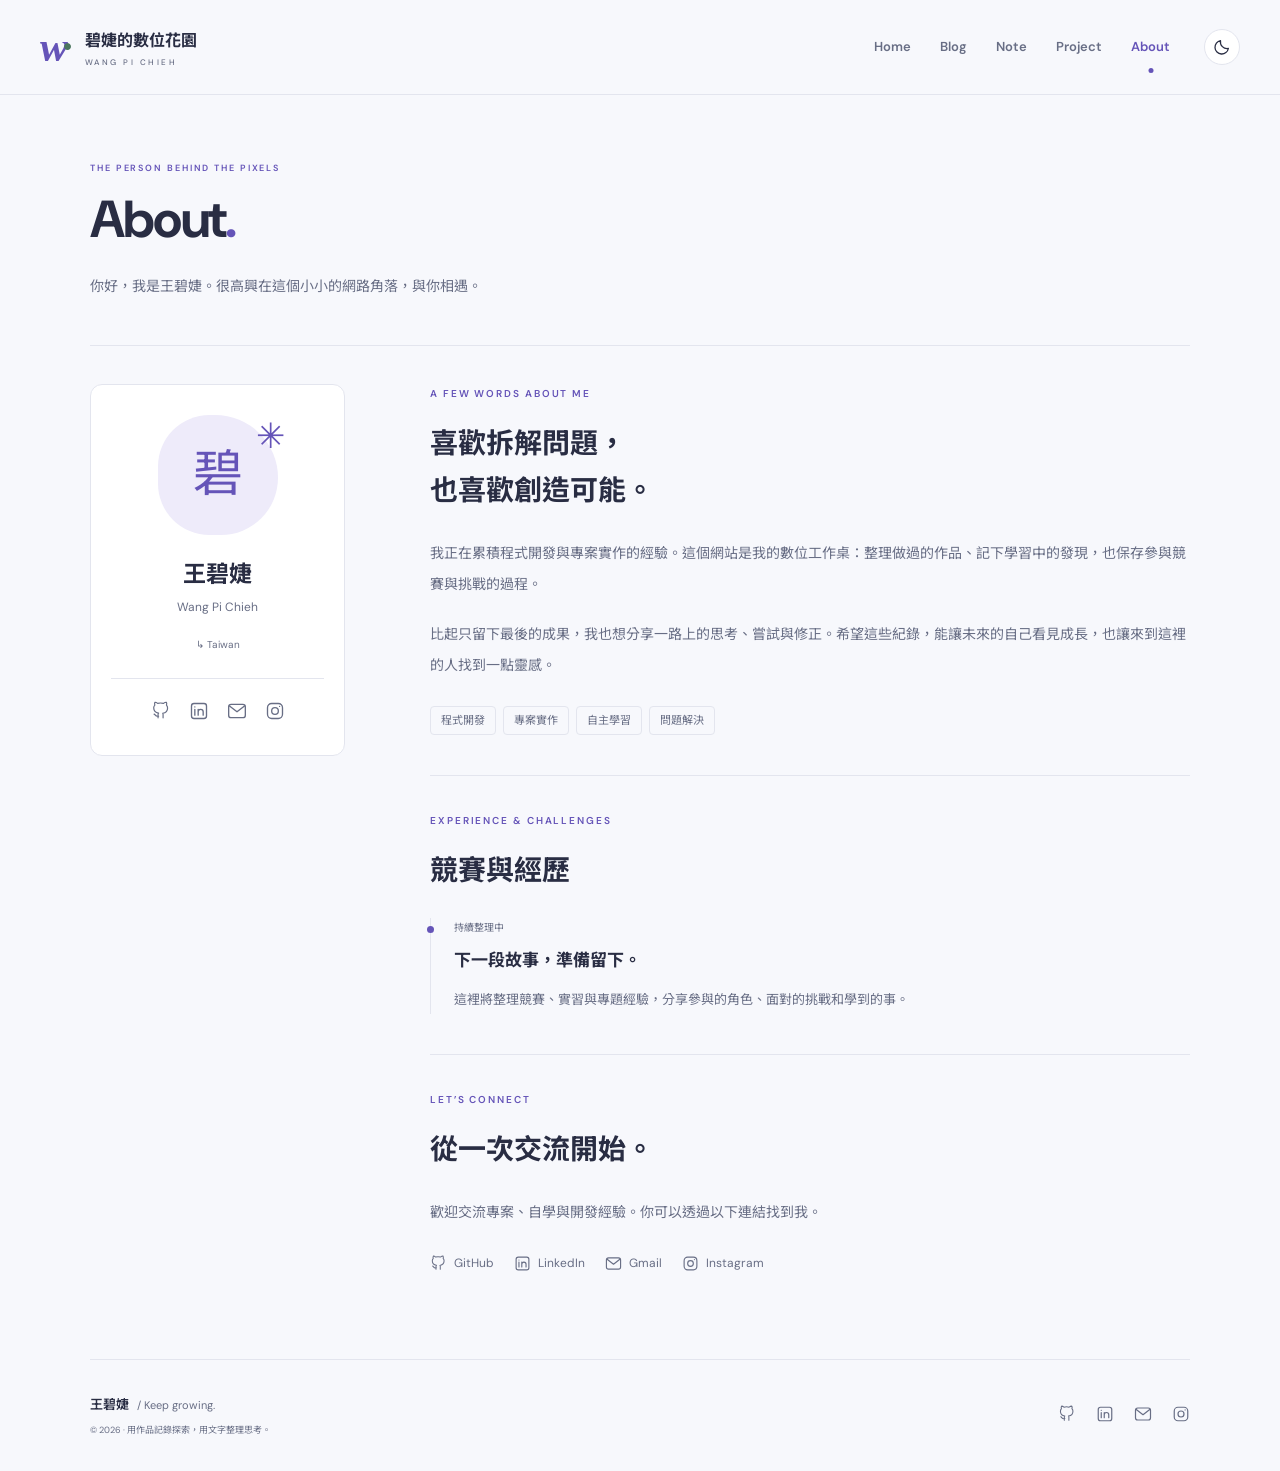
==== about.html @ cc527bbc "改為五頁個人網站，加入亮暗模式與社群連結" ====
<!doctype html>
<html lang="zh-Hant"><head>
<meta charset="utf-8"><meta name="viewport" content="width=device-width,initial-scale=1">
<meta name="description" content="王碧婕的個人網站：專案作品、自學筆記、生活隨筆與競賽紀錄。">
<meta name="theme-color" content="#f7f8fc"><title>About · 王碧婕</title>
<script src="theme.js"></script><link rel="icon" href="favicon.svg" type="image/svg+xml"><link rel="stylesheet" href="styles.css">
<script src="site.config.js" defer></script><script src="content.js" defer></script><script src="script.js" defer></script>
</head><body data-page="about">
<a class="skip" href="#main">跳至主要內容</a>
<header class="site-header"><div class="header-inner"><a class="wordmark" href="index.html" aria-label="王碧婕，首頁"><span class="logo-mark">w<span>·</span></span><span>碧婕的數位花園<small>WANG PI CHIEH</small></span></a>
<div class="header-controls"><nav id="navigation" aria-label="主要導覽"><a href="index.html">Home</a><a href="blog.html">Blog</a><a href="note.html">Note</a><a href="project.html">Project</a><a href="about.html" aria-current="page">About</a></nav><button class="theme-toggle icon-button" aria-label="切換配色模式" title="切換配色模式"><span aria-hidden="true">◐</span></button><button class="menu-toggle icon-button" aria-controls="navigation" aria-expanded="false" aria-label="開啟導覽">☰</button></div></div></header>
<main id="main" class="container"><header class="page-heading"><p class="eyebrow">THE PERSON BEHIND THE PIXELS</p><h1>About<span class="title-dot">.</span></h1><p class="page-description">你好，我是王碧婕。很高興在這個小小的網路角落，與你相遇。</p></header><div class="about-layout"><aside class="profile-card"><div class="profile-monogram" aria-label="王碧婕的文字頭像">碧<span>✳</span></div><h2>王碧婕</h2><p>Wang Pi Chieh</p><span class="profile-location">↳ Taiwan</span><div class="socials" data-socials></div></aside><div class="about-body"><section><p class="eyebrow">A FEW WORDS ABOUT ME</p><h2>喜歡拆解問題，<br>也喜歡創造可能。</h2><p>我正在累積程式開發與專案實作的經驗。這個網站是我的數位工作桌：整理做過的作品、記下學習中的發現，也保存參與競賽與挑戰的過程。</p><p>比起只留下最後的成果，我也想分享一路上的思考、嘗試與修正。希望這些紀錄，能讓未來的自己看見成長，也讓來到這裡的人找到一點靈感。</p><div class="tags"><span>程式開發</span><span>專案實作</span><span>自主學習</span><span>問題解決</span></div></section><section class="experience-section"><p class="eyebrow">EXPERIENCE & CHALLENGES</p><h2>競賽與經歷</h2><div class="timeline-item"><span class="timeline-dot"></span><span class="entry-meta">持續整理中</span><h3>下一段故事，準備留下。</h3><p>這裡將整理競賽、實習與專題經驗，分享參與的角色、面對的挑戰和學到的事。</p></div></section><section class="connect-section"><p class="eyebrow">LET’S CONNECT</p><h2>從一次交流開始。</h2><p>歡迎交流專案、自學與開發經驗。你可以透過以下連結找到我。</p><div class="socials" data-socials data-expanded></div></section></div></div></main>
<footer class="site-footer container"><div><a class="footer-name" href="index.html">王碧婕<span> / Keep growing.</span></a><p>© <span id="year">2026</span> · 用作品記錄探索，用文字整理思考。</p></div><div class="socials footer-socials" data-socials></div></footer>
<noscript><p class="noscript">請啟用 JavaScript，以顯示文章、作品及社群連結。五頁導覽仍可正常使用。</p></noscript>
</body></html>
---- styles.css ----
@import url('https://fonts.googleapis.com/css2?family=DM+Sans:wght@400;500;600;700&family=Noto+Sans+TC:wght@400;500;600;700;800&display=swap');
:root{color-scheme:light;--bg:#f7f8fc;--surface:#fff;--text:#292d43;--muted:#686e85;--accent:#6554b8;--soft:#eeebfa;--border:#e3e5ee;--tint:#eeeafa;--green:#4b765e;--shadow:0 14px 50px #3331590b;--terminal:#f8f7ff;--code:#474567;--art-line:#d7d3ed;--orange:#a45d28}
:root[data-theme=dark]{color-scheme:dark;--bg:#161823;--surface:#1e2130;--text:#e7e8f3;--muted:#a2a8c1;--accent:#b4a2f5;--soft:#2a2641;--border:#32364a;--tint:#292438;--green:#9fc7ad;--shadow:0 14px 50px #0002;--terminal:#25283b;--code:#d4d6ed;--art-line:#49445f;--orange:#e1b17c}
*{box-sizing:border-box}html{scroll-behavior:smooth;scroll-padding-top:100px}body{margin:0;background:var(--bg);color:var(--text);font:15px/1.9 'DM Sans','Noto Sans TC',sans-serif;-webkit-font-smoothing:antialiased}a{color:inherit;text-decoration:none}button,input{font:inherit;color:inherit}button{cursor:pointer;border:0}a,button,input{-webkit-tap-highlight-color:transparent}a:focus-visible,button:focus-visible,input:focus-visible{outline:3px solid var(--accent);outline-offset:5px}::selection{background:var(--soft);color:var(--accent)}.container{width:min(1100px,calc(100% - 96px));margin:auto}.skip{position:absolute;top:-100px;left:20px;z-index:20;background:var(--surface);padding:10px}.skip:focus{top:10px}.site-header{position:sticky;top:0;background:var(--bg);border-bottom:1px solid var(--border);z-index:10}.header-inner{width:min(1260px,calc(100% - 80px));margin:auto;display:flex;align-items:center;justify-content:space-between;min-height:94px;gap:30px}.wordmark{display:flex;align-items:center;gap:13px;font-size:16px;font-weight:700;white-space:nowrap}.wordmark small{display:block;font-size:8px;font-weight:500;letter-spacing:2.5px;color:var(--muted);line-height:1.5}.logo-mark{font:bold italic 42px Georgia,serif;color:var(--accent);letter-spacing:-6px;padding-right:5px}.logo-mark>span{color:var(--green)}.header-controls{display:flex;align-items:center;gap:34px}nav{display:flex;align-items:center;gap:29px}nav a{font-size:13px;font-weight:600;color:var(--muted);position:relative;padding:34px 0}nav a:hover,nav a[aria-current=page]{color:var(--accent)}nav a[aria-current=page]:after{content:'';position:absolute;bottom:20px;left:50%;width:5px;height:5px;border-radius:50%;background:var(--accent);transform:translateX(-50%)}.icon-button{width:36px;height:36px;background:var(--surface);border:1px solid var(--border);border-radius:50%;display:grid;place-items:center;flex-shrink:0}.icon-button svg{width:18px;height:18px;fill:none;stroke:currentColor;stroke-width:1.7;stroke-linecap:round;stroke-linejoin:round}.icon-button:hover{color:var(--accent);border-color:var(--accent)}.menu-toggle{display:none}.eyebrow{font-size:10px;font-weight:600;letter-spacing:1.9px;color:var(--accent);margin:0 0 17px}.status-dot{display:inline-block;background:var(--green);width:6px;height:6px;border-radius:50%;margin-right:8px;vertical-align:middle}.home-hero{display:grid;grid-template-columns:1.2fr 1fr;align-items:center;gap:20px;padding:78px 0 65px}.hero-text h1{font-size:25px;line-height:1.6;font-weight:500;margin:0}.name{display:block;font-size:57px;letter-spacing:1px;font-weight:800;line-height:1.5;width:fit-content}.wave{font-size:39px;display:inline-block;color:var(--accent);margin-left:16px;vertical-align:middle;font-weight:400}.hero-subtitle{font-size:25px;line-height:1.75;font-weight:500;letter-spacing:.5px;margin:15px 0 17px}.underline{position:relative;white-space:nowrap;z-index:0}.underline:after{content:'';position:absolute;height:8px;left:-2px;right:0;bottom:0;background:var(--soft);z-index:-1;transform:rotate(-1deg)}.hero-description{font-size:13px;color:var(--muted);line-height:2.1;margin:0 0 25px}.hero-actions{display:flex;align-items:center;gap:25px}.button{display:inline-flex;align-items:center;justify-content:center;gap:35px;border-radius:7px;background:var(--accent);color:var(--surface);padding:11px 21px;font-size:12px;font-weight:600;transition:transform .2s}.button:hover{transform:translateY(-3px)}[data-theme=dark] .button{color:#171521}.plain-link{font-size:12px;color:var(--accent);font-weight:600;display:inline-block}.plain-link:hover{text-decoration:underline;text-underline-offset:5px}.socials{display:flex;align-items:center;gap:13px;flex-wrap:wrap}.hero-socials{margin-top:30px}.social-link{display:flex;gap:7px;align-items:center;font-size:10px;color:var(--muted);padding:4px 0}.social-link svg{width:17px;height:17px;flex-shrink:0}.social-link:hover{color:var(--accent)}.social-link.pending{opacity:.65}.garden-art{height:390px;position:relative;isolation:isolate}.art-orbit{position:absolute;left:4%;right:2%;top:0;bottom:0;border-radius:50%;background:radial-gradient(ellipse,var(--tint) 0%,transparent 68%)}.art-orbit:after{content:'';position:absolute;border:1px dashed var(--art-line);border-radius:50%;inset:24px;transform:rotate(-25deg) scaleX(1.06)}.terminal{position:absolute;top:68px;left:0;width:330px;border:1px solid var(--art-line);border-radius:12px;background:var(--terminal);color:var(--code);transform:rotate(-6deg);box-shadow:10px 18px 0 var(--soft);z-index:2}.terminal-bar{padding:11px 14px;display:flex;align-items:center;gap:5px;border-bottom:1px solid var(--art-line)}.terminal-bar i{width:6px;height:6px;border-radius:50%;background:#cfb3bf}.terminal-bar i:nth-child(2){background:#d6c897}.terminal-bar i:nth-child(3){background:#a9c2aa}.terminal-bar span{margin-left:auto;font:9px monospace;color:var(--muted)}.terminal-code{padding:23px 22px;font:12px/1.9 Consolas,monospace}.code-purple{color:var(--accent)}.code-green{color:var(--green)}.code-orange{color:var(--orange)}.code-comment{color:var(--muted);font-size:10px}.floating-label{position:absolute;right:18px;top:28px;transform:rotate(7deg);font:italic 15px Georgia,serif;color:var(--accent)}.art-star{position:absolute;color:var(--accent)}.star-one{left:8px;top:7px;font-size:32px}.star-two{right:14px;top:112px;font-size:45px;color:#b7a2c1}.notebook{position:absolute;right:6px;bottom:39px;width:148px;height:179px;background:var(--surface);border:1px solid var(--art-line);border-left:9px solid #b5a0cc;border-radius:5px;transform:rotate(12deg);z-index:3;padding:20px 12px;box-shadow:var(--shadow)}.notebook>span{font-size:8px;letter-spacing:1.5px;color:var(--muted)}.notebook>div{height:1px;background:var(--border);margin-top:18px}.notebook>b{font-size:36px;position:absolute;right:18px;bottom:12px;font-weight:400;color:var(--accent)}.plant{position:absolute;bottom:34px;left:7px;width:100px;height:125px;z-index:3}.pot{position:absolute;bottom:0;left:22px;width:55px;height:50px;background:#c6b0a0;border-radius:5px 5px 15px 15px;clip-path:polygon(0 0,100% 0,85% 100%,15% 100%)}.stem{position:absolute;width:3px;height:73px;bottom:40px;left:49px;background:#7d9c7c;transform:rotate(-5deg)}.leaf{position:absolute;border-radius:0 85% 0 85%;width:33px;height:49px;background:#9bb49a;bottom:67px;left:15px;transform:rotate(-12deg)}.leaf-right{left:49px;bottom:84px;transform:scaleX(-1) rotate(-20deg);background:#839f82;width:29px;height:44px}.art-ground{position:absolute;bottom:25px;left:0;right:0;height:1px;background:var(--art-line)}.art-caption{position:absolute;bottom:0;left:110px;font:8px monospace;letter-spacing:2px;color:var(--muted)}.home-divider{border-top:1px solid var(--border);border-bottom:1px solid var(--border);padding:14px 0;display:flex;justify-content:space-between;color:var(--muted);font-size:10px}.home-divider span:last-child{font-size:8px;letter-spacing:1.5px}.home-content{display:grid;grid-template-columns:minmax(0,1fr) 270px;gap:72px;padding:55px 0 80px}.section-heading{display:flex;align-items:end;justify-content:space-between;gap:20px;margin-bottom:4px}.section-heading .eyebrow{font-size:8px;margin-bottom:8px}.section-heading h2{font-size:23px;margin:0;font-weight:700;letter-spacing:.5px}.title-dot{color:var(--accent)}.entry{padding:27px 0;border-bottom:1px solid var(--border)}.entry-meta{display:flex;align-items:center;gap:13px;font-size:10px;color:var(--muted)}.category{color:var(--accent);background:var(--soft);padding:1px 7px;border-radius:4px}.entry h2{font-size:20px;line-height:1.7;margin:12px 0 8px;letter-spacing:.2px}.entry h2 a{display:flex;align-items:baseline;justify-content:space-between;gap:16px}.entry h2 a>span{font-size:17px;color:var(--accent);font-weight:400}.entry h2 a:hover{color:var(--accent)}.entry p{font-size:13px;color:var(--muted);margin:0 0 12px;max-width:550px}.read-link{font-size:10px;color:var(--accent);font-weight:600}.read-link span{margin-left:7px}.about-card{background:var(--soft);border:1px solid var(--border);border-radius:12px;padding:26px;position:relative}.about-card .eyebrow{font-size:8px;letter-spacing:1px;margin-top:12px}.mini-flower{font-size:37px;color:var(--accent);line-height:1}.about-card h3{font-size:17px;margin:0 0 12px}.about-card p:not(.eyebrow){font-size:12px;color:var(--muted);line-height:2;margin:0 0 12px}.about-card .plain-link{font-size:11px;margin-top:4px}.explore-card{padding:30px 3px}.explore-card .eyebrow{font-size:9px;margin-bottom:8px}.explore-card>a{display:flex;align-items:center;justify-content:space-between;padding:15px 0;border-bottom:1px solid var(--border);font-size:16px;font-weight:600}.explore-card>a small{display:block;font-size:10px;font-weight:400;color:var(--muted)}.explore-card>a:hover{color:var(--accent)}.sidebar-quote{font-size:12px;color:var(--muted);line-height:2.2;padding-left:2px}.second-heading{margin:44px 0 22px}.project-cover{display:block;height:260px;border:1px solid var(--border);background:var(--tint);position:relative;overflow:hidden;border-radius:10px}.cover-label{position:absolute;left:23px;top:17px;letter-spacing:1.7px;font-size:8px;color:var(--accent);z-index:2}.cover-bottom{position:absolute;left:23px;right:23px;bottom:13px;display:flex;align-items:center;justify-content:space-between;font-size:8px;letter-spacing:1.5px;color:var(--accent)}.cover-bottom b{font-size:21px;font-weight:400}.cover-art{position:absolute;inset:30px 0;display:grid;place-items:center;transition:transform .25s}.project-cover:hover .cover-art{transform:translateY(-5px) rotate(-2deg)}.browser-mini{width:250px;transform:rotate(-4deg);background:var(--surface);border:1px solid var(--art-line);border-radius:7px;box-shadow:12px 14px 0 var(--art-line)}.browser-dots{border-bottom:1px solid var(--border);padding:3px 9px;font-size:5px;letter-spacing:2px;color:var(--accent)}.mini-site{padding:11px 20px 19px;position:relative}.mini-site>span{display:block;font:bold 17px Georgia;color:var(--accent)}.mini-site>b{font-size:23px;line-height:1.4;display:block;margin-top:9px;letter-spacing:-.5px}.mini-site>i{position:absolute;right:28px;top:46px;width:65px;height:65px;background:var(--soft);border-radius:40% 60% 55% 45%;transform:rotate(30deg)}.experiment{background:var(--soft)}.experiment-symbol{font-size:65px;color:var(--accent);font-family:monospace}.project-info{padding:19px 0 0}.tags{display:flex;flex-wrap:wrap;gap:7px}.tags>span{font-size:9px;border:1px solid var(--border);border-radius:4px;padding:1px 8px;color:var(--muted)}.project-info h2{font-size:21px;margin:11px 0 7px}.project-info h2 a>span{font-weight:400;font-size:17px;color:var(--accent);margin-left:7px}.project-info h2 a:hover{color:var(--accent)}.project-info p{color:var(--muted);font-size:13px;margin:0}.page-heading{padding:65px 0 45px;border-bottom:1px solid var(--border);margin-bottom:38px}.page-heading .eyebrow{font-size:9px;margin-bottom:9px}.page-heading h1{font-size:52px;line-height:1.3;margin:0 0 18px;letter-spacing:-1.8px}.page-description{font-size:14px;color:var(--muted);max-width:670px;margin:0;line-height:2}.archive-layout{display:grid;grid-template-columns:minmax(0,1fr) 260px;gap:76px;min-height:420px;padding-bottom:85px}.archive-toolbar{display:flex;justify-content:space-between;align-items:center;gap:15px;font-size:11px;color:var(--muted);border-bottom:1px solid var(--border);padding:0 0 15px}.archive-toolbar>span:first-child{color:var(--text);font-weight:600}.archive-aside{border-left:1px solid var(--border);padding-left:28px;align-self:start}.aside-symbol{font-size:60px;color:var(--accent);line-height:1.2}.archive-aside h2{font-size:22px;line-height:1.8;margin:15px 0}.archive-aside p:not(.eyebrow){font-size:12px;color:var(--muted);margin:0 0 20px}.archive-aside .eyebrow{font-size:9px}.empty-state{padding:55px 24px;text-align:center;background:var(--surface);border:1px dashed var(--border);border-radius:10px;margin-top:24px}.empty-state>span{font-size:45px;color:var(--accent)}.empty-state .eyebrow{font-size:8px;margin:12px 0}.empty-state h2{font-size:23px;margin:10px 0;font-weight:600}.empty-state p:not(.eyebrow){font-size:13px;color:var(--muted);margin:15px 0 22px}.search-box{display:flex;align-items:center;gap:12px;border:1px solid var(--border);background:var(--surface);padding:10px 15px;border-radius:7px;margin-bottom:25px}.search-box>span{font-size:24px;color:var(--muted);line-height:1}.search-box input{width:100%;border:0;background:transparent;outline-offset:10px;font-size:12px;min-width:0}.topic-list{display:flex;flex-wrap:wrap;gap:8px}.topic-list button{background:var(--soft);color:var(--accent);border-radius:4px;padding:5px 9px;font-size:10px}.project-toolbar{display:flex;justify-content:space-between;align-items:center;gap:15px;margin-bottom:30px;font-size:11px;color:var(--muted)}.filters{display:flex;gap:8px;flex-wrap:wrap}.filters button{background:transparent;border:1px solid var(--border);border-radius:6px;padding:7px 16px;font-size:11px}.filters button[aria-pressed=true]{color:var(--accent);border-color:var(--accent);background:var(--soft)}.project-grid{display:grid;grid-template-columns:1fr 1fr;gap:35px}.bottom-note{display:flex;align-items:center;justify-content:center;gap:22px;margin:65px 0;padding:28px;border-top:1px solid var(--border);border-bottom:1px solid var(--border)}.bottom-note>span{font-size:35px;color:var(--accent)}.bottom-note p{font-size:13px;margin:0}.bottom-note small{font-size:11px;color:var(--muted)}.about-layout{display:grid;grid-template-columns:255px minmax(0,1fr);gap:85px;padding-bottom:80px}.profile-card{align-self:start;text-align:center;background:var(--surface);border:1px solid var(--border);border-radius:12px;padding:30px 20px;position:sticky;top:130px}.profile-monogram{height:120px;width:120px;background:var(--soft);border-radius:45% 55% 50% 45%;margin:0 auto 18px;display:grid;place-items:center;color:var(--accent);font-size:50px;position:relative}.profile-monogram>span{position:absolute;right:-7px;top:-12px;font-size:35px}.profile-card h2{font-size:23px;margin:0}.profile-card p{font-size:12px;color:var(--muted);margin:0 0 10px}.profile-location{font-size:10px;color:var(--muted)}.profile-card .socials{justify-content:center;border-top:1px solid var(--border);padding-top:18px;margin-top:20px;gap:18px}.profile-card .social-link span{display:none}.profile-card .social-link svg{width:20px;height:20px}.about-body h2{font-size:28px;line-height:1.7;margin:0 0 23px}.about-body p:not(.eyebrow){font-size:14px;line-height:2.2;color:var(--muted);margin:0 0 20px}.about-body .tags{margin-top:25px}.about-body .tags span{font-size:11px;padding:3px 10px}.experience-section,.connect-section{border-top:1px solid var(--border);padding-top:35px;margin-top:40px}.timeline-item{border-left:1px solid var(--border);padding:0 0 0 23px;position:relative}.timeline-dot{position:absolute;width:7px;height:7px;border-radius:50%;background:var(--accent);left:-4px;top:8px}.timeline-item h3{font-size:17px;margin:7px 0 10px}.about-body .timeline-item p{font-size:13px;margin:0}.connect-section .socials{gap:20px}.connect-section .social-link{font-size:12px}.site-footer{display:flex;justify-content:space-between;align-items:center;gap:25px;border-top:1px solid var(--border);padding-top:30px;padding-bottom:32px}.footer-name{font-size:13px;font-weight:600}.footer-name>span{font-size:11px;color:var(--muted);font-weight:400;margin-left:5px}.site-footer p{font-size:9px;color:var(--muted);margin:4px 0 0}.footer-socials .social-link span{display:none}.footer-socials{gap:20px}.footer-socials svg{width:18px;height:18px}.article-container{max-width:740px;margin:auto;padding:45px 0 80px;min-height:70vh}.back-link{margin-bottom:32px}.article-heading{padding-bottom:25px;border-bottom:1px solid var(--border)}.article-heading h1{font-size:35px;line-height:1.6;letter-spacing:-.5px;margin:8px 0 17px}.article-heading .eyebrow{font-size:10px;margin:0}.article-heading .entry-meta{font-size:11px}.article-body{padding-top:28px;line-height:2.2;font-size:15px}.article-body p{color:var(--muted)}.article-body h2{font-size:22px;margin:33px 0 13px}.article-body li{color:var(--muted);padding-left:5px;margin-bottom:7px}.article-body code{background:var(--soft);padding:2px 5px;border-radius:3px;color:var(--accent)}.article-end{border-top:1px solid var(--border);margin-top:45px;padding-top:25px;text-align:center}.article-end>span{font-size:35px;color:var(--accent)}.article-end p{font-size:12px;color:var(--muted);margin:5px 0 15px}.noscript{text-align:center;color:var(--muted);font-size:12px;padding:20px}h1,h2,h3,p{overflow-wrap:anywhere}main{min-height:70vh}
@media(min-width:1500px){.home-hero{padding:90px 0 80px}.garden-art{height:420px}.terminal{top:80px;left:20px}.home-content{padding-top:65px}}
@media(max-width:1000px){.container{width:calc(100% - 64px)}.header-inner{width:calc(100% - 48px)}.header-controls{gap:22px}nav{gap:20px}.wordmark{font-size:14px}.home-content{gap:40px;grid-template-columns:minmax(0,1fr) 240px}.hero-description{font-size:12px}.terminal{width:280px}.terminal-code{font-size:11px;padding:20px 17px}.notebook{width:125px;height:157px;right:-5px;bottom:48px}.garden-art{height:355px}.home-hero{gap:12px}.name{font-size:50px}.hero-subtitle{font-size:22px}.archive-layout{gap:38px;grid-template-columns:minmax(0,1fr) 220px}.about-layout{gap:45px;grid-template-columns:220px minmax(0,1fr)}.social-link{font-size:9px}.socials{gap:11px}.floating-label{font-size:12px;right:0}.star-two{right:-8px}.entry h2{font-size:18px}}
@media(max-width:760px){.container{width:calc(100% - 40px)}.header-inner{width:calc(100% - 40px);min-height:78px;gap:15px}.wordmark{font-size:13px;gap:10px}.wordmark small{font-size:7px;letter-spacing:2px}.logo-mark{font-size:36px}.header-controls{gap:10px}.menu-toggle{display:grid;font-size:17px}nav{display:none;position:absolute;top:77px;left:0;right:0;background:var(--bg);border-bottom:1px solid var(--border);padding:12px 20px 20px;box-shadow:var(--shadow)}nav.open{display:flex;flex-direction:column;align-items:stretch;gap:0}nav a{padding:10px 14px;border-radius:5px;font-size:14px}nav a[aria-current=page]{background:var(--soft)}nav a[aria-current=page]:after{display:none}.home-hero{grid-template-columns:1fr;padding:44px 0 24px;gap:10px}.hero-text>.eyebrow{font-size:8px;letter-spacing:1.3px;margin-bottom:20px}.hero-text h1{font-size:23px}.name{font-size:49px}.wave{font-size:32px}.hero-subtitle{font-size:23px;margin:14px 0}.hero-description{font-size:13px}.desktop-break{display:none}.hero-actions{gap:24px}.hero-socials{margin-top:25px;gap:18px}.hero-socials .social-link span{font-size:10px}.garden-art{width:min(390px,100%);height:330px;margin:5px auto 0}.terminal{top:45px;left:6px;width:285px}.floating-label{top:13px;right:18px}.star-one{top:-5px}.star-two{right:4px;top:80px}.notebook{right:8px;bottom:35px;width:120px;height:146px}.plant{transform:scale(.85);transform-origin:bottom left;bottom:27px}.art-ground{bottom:21px}.art-caption{bottom:0;left:90px}.home-divider{font-size:9px;padding:12px 0}.home-divider span:last-child{font-size:7px;letter-spacing:.8px}.home-content{grid-template-columns:1fr;padding:35px 0 45px;gap:40px}.section-heading h2{font-size:23px}.section-heading>.plain-link{font-size:11px}.home-sidebar{display:grid;grid-template-columns:1fr 1fr;gap:22px}.about-card{padding:20px}.about-card h3{font-size:15px}.about-card .eyebrow{font-size:7px;letter-spacing:.6px}.explore-card{padding:8px 0}.sidebar-quote{display:none}.page-heading{padding:43px 0 30px;margin-bottom:28px}.page-heading h1{font-size:43px}.page-description{font-size:13px}.page-heading .eyebrow{font-size:8px;letter-spacing:1.3px}.archive-layout{grid-template-columns:1fr;gap:35px;padding-bottom:40px;min-height:0}.archive-aside{border-left:0;border-top:1px solid var(--border);padding:23px 0 0}.archive-aside h2{font-size:20px}.archive-aside h2 br{display:none}.archive-aside p:not(.eyebrow){max-width:440px}.aside-symbol{font-size:40px}.project-toolbar{align-items:start;flex-direction:column;gap:15px}.project-grid{grid-template-columns:1fr;gap:35px}.project-cover{height:250px}.bottom-note{margin:40px 0;padding:24px 10px;gap:18px}.bottom-note small{font-size:10px}.about-layout{grid-template-columns:1fr;gap:35px;padding-bottom:45px}.profile-card{position:static;padding:25px}.profile-monogram{width:100px;height:100px;font-size:40px}.profile-card .socials{max-width:240px;margin:20px auto 0}.profile-card p{margin-bottom:5px}.about-body h2{font-size:26px}.about-body p:not(.eyebrow){font-size:13px}.site-footer{padding:25px 0;align-items:start;gap:20px;flex-wrap:wrap}.site-footer p{font-size:8px}.footer-socials{gap:17px}.footer-name{font-size:12px}.footer-name>span{font-size:10px}.article-container{padding:30px 0 50px}.article-heading h1{font-size:28px}.article-body{font-size:14px}.article-body h2{font-size:21px}.empty-state{padding:35px 15px}.empty-state h2{font-size:21px}}
@media(max-width:360px){.hero-socials{gap:12px}.hero-socials .social-link span{display:none}.home-sidebar{grid-template-columns:1fr}.name{font-size:43px}.project-cover{height:230px}.hero-actions{gap:15px}.button{gap:20px}.wordmark{font-size:12px}.hero-subtitle{font-size:21px}.filters button{padding:7px 12px}}
@media(prefers-reduced-motion:reduce){html{scroll-behavior:auto}*,*:before,*:after{transition:none!important;animation:none!important}}
@media(max-width:360px){.terminal{width:245px;left:5px}.terminal-code{font-size:10px;padding:20px 14px}.notebook{width:105px;right:10px}.art-orbit:after{inset:30px}.floating-label{font-size:11px;right:9px}.star-two{right:0}.garden-art{height:315px}}
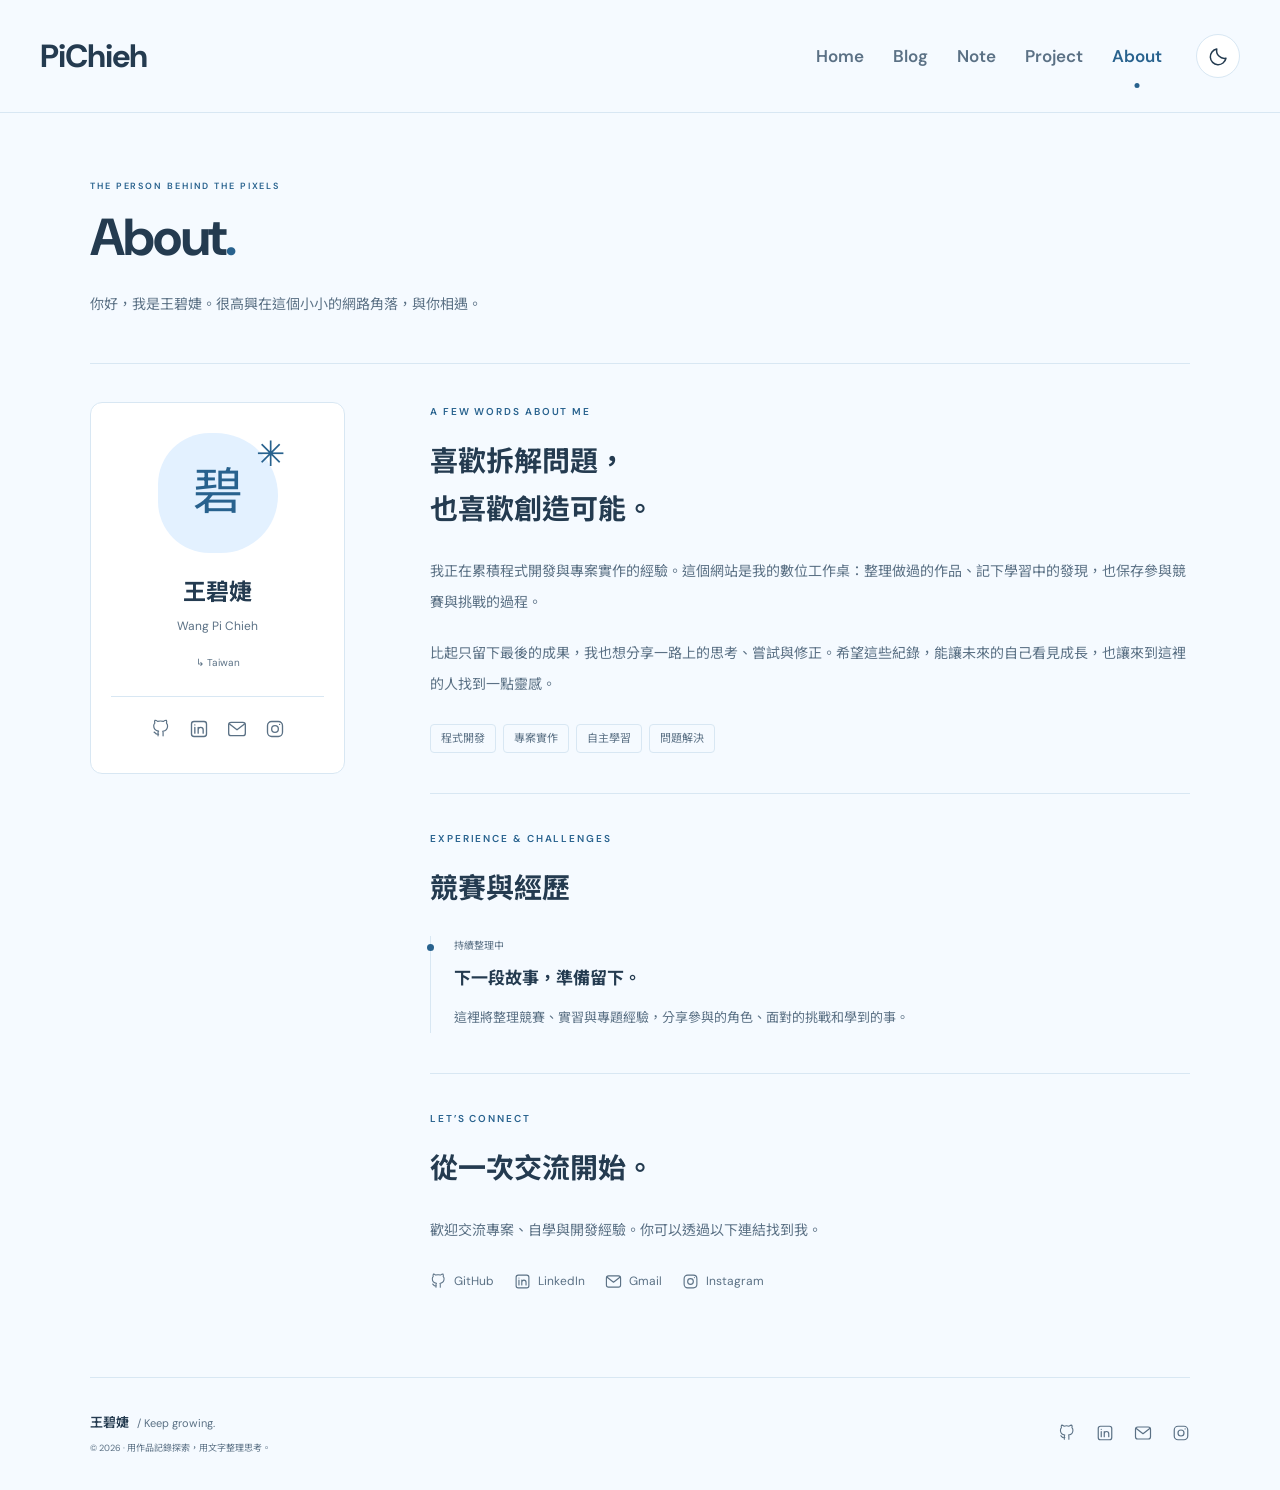
==== commit ba20725e: "放大頁首，站名改為 PiChieh 並採用淺藍主題" ====
--- a/about.html
+++ b/about.html
@@ -2,12 +2,12 @@
 <html lang="zh-Hant"><head>
 <meta charset="utf-8"><meta name="viewport" content="width=device-width,initial-scale=1">
 <meta name="description" content="王碧婕的個人網站：專案作品、自學筆記、生活隨筆與競賽紀錄。">
-<meta name="theme-color" content="#f7f8fc"><title>About · 王碧婕</title>
+<meta name="theme-color" content="#f5faff"><title>About · PiChieh</title>
 <script src="theme.js"></script><link rel="icon" href="favicon.svg" type="image/svg+xml"><link rel="stylesheet" href="styles.css">
 <script src="site.config.js" defer></script><script src="content.js" defer></script><script src="script.js" defer></script>
 </head><body data-page="about">
 <a class="skip" href="#main">跳至主要內容</a>
-<header class="site-header"><div class="header-inner"><a class="wordmark" href="index.html" aria-label="王碧婕，首頁"><span class="logo-mark">w<span>·</span></span><span>碧婕的數位花園<small>WANG PI CHIEH</small></span></a>
+<header class="site-header"><div class="header-inner"><a class="wordmark" href="index.html" aria-label="PiChieh，首頁"><span>PiChieh</span></a>
 <div class="header-controls"><nav id="navigation" aria-label="主要導覽"><a href="index.html">Home</a><a href="blog.html">Blog</a><a href="note.html">Note</a><a href="project.html">Project</a><a href="about.html" aria-current="page">About</a></nav><button class="theme-toggle icon-button" aria-label="切換配色模式" title="切換配色模式"><span aria-hidden="true">◐</span></button><button class="menu-toggle icon-button" aria-controls="navigation" aria-expanded="false" aria-label="開啟導覽">☰</button></div></div></header>
 <main id="main" class="container"><header class="page-heading"><p class="eyebrow">THE PERSON BEHIND THE PIXELS</p><h1>About<span class="title-dot">.</span></h1><p class="page-description">你好，我是王碧婕。很高興在這個小小的網路角落，與你相遇。</p></header><div class="about-layout"><aside class="profile-card"><div class="profile-monogram" aria-label="王碧婕的文字頭像">碧<span>✳</span></div><h2>王碧婕</h2><p>Wang Pi Chieh</p><span class="profile-location">↳ Taiwan</span><div class="socials" data-socials></div></aside><div class="about-body"><section><p class="eyebrow">A FEW WORDS ABOUT ME</p><h2>喜歡拆解問題，<br>也喜歡創造可能。</h2><p>我正在累積程式開發與專案實作的經驗。這個網站是我的數位工作桌：整理做過的作品、記下學習中的發現，也保存參與競賽與挑戰的過程。</p><p>比起只留下最後的成果，我也想分享一路上的思考、嘗試與修正。希望這些紀錄，能讓未來的自己看見成長，也讓來到這裡的人找到一點靈感。</p><div class="tags"><span>程式開發</span><span>專案實作</span><span>自主學習</span><span>問題解決</span></div></section><section class="experience-section"><p class="eyebrow">EXPERIENCE & CHALLENGES</p><h2>競賽與經歷</h2><div class="timeline-item"><span class="timeline-dot"></span><span class="entry-meta">持續整理中</span><h3>下一段故事，準備留下。</h3><p>這裡將整理競賽、實習與專題經驗，分享參與的角色、面對的挑戰和學到的事。</p></div></section><section class="connect-section"><p class="eyebrow">LET’S CONNECT</p><h2>從一次交流開始。</h2><p>歡迎交流專案、自學與開發經驗。你可以透過以下連結找到我。</p><div class="socials" data-socials data-expanded></div></section></div></div></main>
 <footer class="site-footer container"><div><a class="footer-name" href="index.html">王碧婕<span> / Keep growing.</span></a><p>© <span id="year">2026</span> · 用作品記錄探索，用文字整理思考。</p></div><div class="socials footer-socials" data-socials></div></footer>
--- a/styles.css
+++ b/styles.css
@@ -1,10 +1,10 @@
 @import url('https://fonts.googleapis.com/css2?family=DM+Sans:wght@400;500;600;700&family=Noto+Sans+TC:wght@400;500;600;700;800&display=swap');
-:root{color-scheme:light;--bg:#f7f8fc;--surface:#fff;--text:#292d43;--muted:#686e85;--accent:#6554b8;--soft:#eeebfa;--border:#e3e5ee;--tint:#eeeafa;--green:#4b765e;--shadow:0 14px 50px #3331590b;--terminal:#f8f7ff;--code:#474567;--art-line:#d7d3ed;--orange:#a45d28}
-:root[data-theme=dark]{color-scheme:dark;--bg:#161823;--surface:#1e2130;--text:#e7e8f3;--muted:#a2a8c1;--accent:#b4a2f5;--soft:#2a2641;--border:#32364a;--tint:#292438;--green:#9fc7ad;--shadow:0 14px 50px #0002;--terminal:#25283b;--code:#d4d6ed;--art-line:#49445f;--orange:#e1b17c}
-*{box-sizing:border-box}html{scroll-behavior:smooth;scroll-padding-top:100px}body{margin:0;background:var(--bg);color:var(--text);font:15px/1.9 'DM Sans','Noto Sans TC',sans-serif;-webkit-font-smoothing:antialiased}a{color:inherit;text-decoration:none}button,input{font:inherit;color:inherit}button{cursor:pointer;border:0}a,button,input{-webkit-tap-highlight-color:transparent}a:focus-visible,button:focus-visible,input:focus-visible{outline:3px solid var(--accent);outline-offset:5px}::selection{background:var(--soft);color:var(--accent)}.container{width:min(1100px,calc(100% - 96px));margin:auto}.skip{position:absolute;top:-100px;left:20px;z-index:20;background:var(--surface);padding:10px}.skip:focus{top:10px}.site-header{position:sticky;top:0;background:var(--bg);border-bottom:1px solid var(--border);z-index:10}.header-inner{width:min(1260px,calc(100% - 80px));margin:auto;display:flex;align-items:center;justify-content:space-between;min-height:94px;gap:30px}.wordmark{display:flex;align-items:center;gap:13px;font-size:16px;font-weight:700;white-space:nowrap}.wordmark small{display:block;font-size:8px;font-weight:500;letter-spacing:2.5px;color:var(--muted);line-height:1.5}.logo-mark{font:bold italic 42px Georgia,serif;color:var(--accent);letter-spacing:-6px;padding-right:5px}.logo-mark>span{color:var(--green)}.header-controls{display:flex;align-items:center;gap:34px}nav{display:flex;align-items:center;gap:29px}nav a{font-size:13px;font-weight:600;color:var(--muted);position:relative;padding:34px 0}nav a:hover,nav a[aria-current=page]{color:var(--accent)}nav a[aria-current=page]:after{content:'';position:absolute;bottom:20px;left:50%;width:5px;height:5px;border-radius:50%;background:var(--accent);transform:translateX(-50%)}.icon-button{width:36px;height:36px;background:var(--surface);border:1px solid var(--border);border-radius:50%;display:grid;place-items:center;flex-shrink:0}.icon-button svg{width:18px;height:18px;fill:none;stroke:currentColor;stroke-width:1.7;stroke-linecap:round;stroke-linejoin:round}.icon-button:hover{color:var(--accent);border-color:var(--accent)}.menu-toggle{display:none}.eyebrow{font-size:10px;font-weight:600;letter-spacing:1.9px;color:var(--accent);margin:0 0 17px}.status-dot{display:inline-block;background:var(--green);width:6px;height:6px;border-radius:50%;margin-right:8px;vertical-align:middle}.home-hero{display:grid;grid-template-columns:1.2fr 1fr;align-items:center;gap:20px;padding:78px 0 65px}.hero-text h1{font-size:25px;line-height:1.6;font-weight:500;margin:0}.name{display:block;font-size:57px;letter-spacing:1px;font-weight:800;line-height:1.5;width:fit-content}.wave{font-size:39px;display:inline-block;color:var(--accent);margin-left:16px;vertical-align:middle;font-weight:400}.hero-subtitle{font-size:25px;line-height:1.75;font-weight:500;letter-spacing:.5px;margin:15px 0 17px}.underline{position:relative;white-space:nowrap;z-index:0}.underline:after{content:'';position:absolute;height:8px;left:-2px;right:0;bottom:0;background:var(--soft);z-index:-1;transform:rotate(-1deg)}.hero-description{font-size:13px;color:var(--muted);line-height:2.1;margin:0 0 25px}.hero-actions{display:flex;align-items:center;gap:25px}.button{display:inline-flex;align-items:center;justify-content:center;gap:35px;border-radius:7px;background:var(--accent);color:var(--surface);padding:11px 21px;font-size:12px;font-weight:600;transition:transform .2s}.button:hover{transform:translateY(-3px)}[data-theme=dark] .button{color:#171521}.plain-link{font-size:12px;color:var(--accent);font-weight:600;display:inline-block}.plain-link:hover{text-decoration:underline;text-underline-offset:5px}.socials{display:flex;align-items:center;gap:13px;flex-wrap:wrap}.hero-socials{margin-top:30px}.social-link{display:flex;gap:7px;align-items:center;font-size:10px;color:var(--muted);padding:4px 0}.social-link svg{width:17px;height:17px;flex-shrink:0}.social-link:hover{color:var(--accent)}.social-link.pending{opacity:.65}.garden-art{height:390px;position:relative;isolation:isolate}.art-orbit{position:absolute;left:4%;right:2%;top:0;bottom:0;border-radius:50%;background:radial-gradient(ellipse,var(--tint) 0%,transparent 68%)}.art-orbit:after{content:'';position:absolute;border:1px dashed var(--art-line);border-radius:50%;inset:24px;transform:rotate(-25deg) scaleX(1.06)}.terminal{position:absolute;top:68px;left:0;width:330px;border:1px solid var(--art-line);border-radius:12px;background:var(--terminal);color:var(--code);transform:rotate(-6deg);box-shadow:10px 18px 0 var(--soft);z-index:2}.terminal-bar{padding:11px 14px;display:flex;align-items:center;gap:5px;border-bottom:1px solid var(--art-line)}.terminal-bar i{width:6px;height:6px;border-radius:50%;background:#cfb3bf}.terminal-bar i:nth-child(2){background:#d6c897}.terminal-bar i:nth-child(3){background:#a9c2aa}.terminal-bar span{margin-left:auto;font:9px monospace;color:var(--muted)}.terminal-code{padding:23px 22px;font:12px/1.9 Consolas,monospace}.code-purple{color:var(--accent)}.code-green{color:var(--green)}.code-orange{color:var(--orange)}.code-comment{color:var(--muted);font-size:10px}.floating-label{position:absolute;right:18px;top:28px;transform:rotate(7deg);font:italic 15px Georgia,serif;color:var(--accent)}.art-star{position:absolute;color:var(--accent)}.star-one{left:8px;top:7px;font-size:32px}.star-two{right:14px;top:112px;font-size:45px;color:#b7a2c1}.notebook{position:absolute;right:6px;bottom:39px;width:148px;height:179px;background:var(--surface);border:1px solid var(--art-line);border-left:9px solid #b5a0cc;border-radius:5px;transform:rotate(12deg);z-index:3;padding:20px 12px;box-shadow:var(--shadow)}.notebook>span{font-size:8px;letter-spacing:1.5px;color:var(--muted)}.notebook>div{height:1px;background:var(--border);margin-top:18px}.notebook>b{font-size:36px;position:absolute;right:18px;bottom:12px;font-weight:400;color:var(--accent)}.plant{position:absolute;bottom:34px;left:7px;width:100px;height:125px;z-index:3}.pot{position:absolute;bottom:0;left:22px;width:55px;height:50px;background:#c6b0a0;border-radius:5px 5px 15px 15px;clip-path:polygon(0 0,100% 0,85% 100%,15% 100%)}.stem{position:absolute;width:3px;height:73px;bottom:40px;left:49px;background:#7d9c7c;transform:rotate(-5deg)}.leaf{position:absolute;border-radius:0 85% 0 85%;width:33px;height:49px;background:#9bb49a;bottom:67px;left:15px;transform:rotate(-12deg)}.leaf-right{left:49px;bottom:84px;transform:scaleX(-1) rotate(-20deg);background:#839f82;width:29px;height:44px}.art-ground{position:absolute;bottom:25px;left:0;right:0;height:1px;background:var(--art-line)}.art-caption{position:absolute;bottom:0;left:110px;font:8px monospace;letter-spacing:2px;color:var(--muted)}.home-divider{border-top:1px solid var(--border);border-bottom:1px solid var(--border);padding:14px 0;display:flex;justify-content:space-between;color:var(--muted);font-size:10px}.home-divider span:last-child{font-size:8px;letter-spacing:1.5px}.home-content{display:grid;grid-template-columns:minmax(0,1fr) 270px;gap:72px;padding:55px 0 80px}.section-heading{display:flex;align-items:end;justify-content:space-between;gap:20px;margin-bottom:4px}.section-heading .eyebrow{font-size:8px;margin-bottom:8px}.section-heading h2{font-size:23px;margin:0;font-weight:700;letter-spacing:.5px}.title-dot{color:var(--accent)}.entry{padding:27px 0;border-bottom:1px solid var(--border)}.entry-meta{display:flex;align-items:center;gap:13px;font-size:10px;color:var(--muted)}.category{color:var(--accent);background:var(--soft);padding:1px 7px;border-radius:4px}.entry h2{font-size:20px;line-height:1.7;margin:12px 0 8px;letter-spacing:.2px}.entry h2 a{display:flex;align-items:baseline;justify-content:space-between;gap:16px}.entry h2 a>span{font-size:17px;color:var(--accent);font-weight:400}.entry h2 a:hover{color:var(--accent)}.entry p{font-size:13px;color:var(--muted);margin:0 0 12px;max-width:550px}.read-link{font-size:10px;color:var(--accent);font-weight:600}.read-link span{margin-left:7px}.about-card{background:var(--soft);border:1px solid var(--border);border-radius:12px;padding:26px;position:relative}.about-card .eyebrow{font-size:8px;letter-spacing:1px;margin-top:12px}.mini-flower{font-size:37px;color:var(--accent);line-height:1}.about-card h3{font-size:17px;margin:0 0 12px}.about-card p:not(.eyebrow){font-size:12px;color:var(--muted);line-height:2;margin:0 0 12px}.about-card .plain-link{font-size:11px;margin-top:4px}.explore-card{padding:30px 3px}.explore-card .eyebrow{font-size:9px;margin-bottom:8px}.explore-card>a{display:flex;align-items:center;justify-content:space-between;padding:15px 0;border-bottom:1px solid var(--border);font-size:16px;font-weight:600}.explore-card>a small{display:block;font-size:10px;font-weight:400;color:var(--muted)}.explore-card>a:hover{color:var(--accent)}.sidebar-quote{font-size:12px;color:var(--muted);line-height:2.2;padding-left:2px}.second-heading{margin:44px 0 22px}.project-cover{display:block;height:260px;border:1px solid var(--border);background:var(--tint);position:relative;overflow:hidden;border-radius:10px}.cover-label{position:absolute;left:23px;top:17px;letter-spacing:1.7px;font-size:8px;color:var(--accent);z-index:2}.cover-bottom{position:absolute;left:23px;right:23px;bottom:13px;display:flex;align-items:center;justify-content:space-between;font-size:8px;letter-spacing:1.5px;color:var(--accent)}.cover-bottom b{font-size:21px;font-weight:400}.cover-art{position:absolute;inset:30px 0;display:grid;place-items:center;transition:transform .25s}.project-cover:hover .cover-art{transform:translateY(-5px) rotate(-2deg)}.browser-mini{width:250px;transform:rotate(-4deg);background:var(--surface);border:1px solid var(--art-line);border-radius:7px;box-shadow:12px 14px 0 var(--art-line)}.browser-dots{border-bottom:1px solid var(--border);padding:3px 9px;font-size:5px;letter-spacing:2px;color:var(--accent)}.mini-site{padding:11px 20px 19px;position:relative}.mini-site>span{display:block;font:bold 17px Georgia;color:var(--accent)}.mini-site>b{font-size:23px;line-height:1.4;display:block;margin-top:9px;letter-spacing:-.5px}.mini-site>i{position:absolute;right:28px;top:46px;width:65px;height:65px;background:var(--soft);border-radius:40% 60% 55% 45%;transform:rotate(30deg)}.experiment{background:var(--soft)}.experiment-symbol{font-size:65px;color:var(--accent);font-family:monospace}.project-info{padding:19px 0 0}.tags{display:flex;flex-wrap:wrap;gap:7px}.tags>span{font-size:9px;border:1px solid var(--border);border-radius:4px;padding:1px 8px;color:var(--muted)}.project-info h2{font-size:21px;margin:11px 0 7px}.project-info h2 a>span{font-weight:400;font-size:17px;color:var(--accent);margin-left:7px}.project-info h2 a:hover{color:var(--accent)}.project-info p{color:var(--muted);font-size:13px;margin:0}.page-heading{padding:65px 0 45px;border-bottom:1px solid var(--border);margin-bottom:38px}.page-heading .eyebrow{font-size:9px;margin-bottom:9px}.page-heading h1{font-size:52px;line-height:1.3;margin:0 0 18px;letter-spacing:-1.8px}.page-description{font-size:14px;color:var(--muted);max-width:670px;margin:0;line-height:2}.archive-layout{display:grid;grid-template-columns:minmax(0,1fr) 260px;gap:76px;min-height:420px;padding-bottom:85px}.archive-toolbar{display:flex;justify-content:space-between;align-items:center;gap:15px;font-size:11px;color:var(--muted);border-bottom:1px solid var(--border);padding:0 0 15px}.archive-toolbar>span:first-child{color:var(--text);font-weight:600}.archive-aside{border-left:1px solid var(--border);padding-left:28px;align-self:start}.aside-symbol{font-size:60px;color:var(--accent);line-height:1.2}.archive-aside h2{font-size:22px;line-height:1.8;margin:15px 0}.archive-aside p:not(.eyebrow){font-size:12px;color:var(--muted);margin:0 0 20px}.archive-aside .eyebrow{font-size:9px}.empty-state{padding:55px 24px;text-align:center;background:var(--surface);border:1px dashed var(--border);border-radius:10px;margin-top:24px}.empty-state>span{font-size:45px;color:var(--accent)}.empty-state .eyebrow{font-size:8px;margin:12px 0}.empty-state h2{font-size:23px;margin:10px 0;font-weight:600}.empty-state p:not(.eyebrow){font-size:13px;color:var(--muted);margin:15px 0 22px}.search-box{display:flex;align-items:center;gap:12px;border:1px solid var(--border);background:var(--surface);padding:10px 15px;border-radius:7px;margin-bottom:25px}.search-box>span{font-size:24px;color:var(--muted);line-height:1}.search-box input{width:100%;border:0;background:transparent;outline-offset:10px;font-size:12px;min-width:0}.topic-list{display:flex;flex-wrap:wrap;gap:8px}.topic-list button{background:var(--soft);color:var(--accent);border-radius:4px;padding:5px 9px;font-size:10px}.project-toolbar{display:flex;justify-content:space-between;align-items:center;gap:15px;margin-bottom:30px;font-size:11px;color:var(--muted)}.filters{display:flex;gap:8px;flex-wrap:wrap}.filters button{background:transparent;border:1px solid var(--border);border-radius:6px;padding:7px 16px;font-size:11px}.filters button[aria-pressed=true]{color:var(--accent);border-color:var(--accent);background:var(--soft)}.project-grid{display:grid;grid-template-columns:1fr 1fr;gap:35px}.bottom-note{display:flex;align-items:center;justify-content:center;gap:22px;margin:65px 0;padding:28px;border-top:1px solid var(--border);border-bottom:1px solid var(--border)}.bottom-note>span{font-size:35px;color:var(--accent)}.bottom-note p{font-size:13px;margin:0}.bottom-note small{font-size:11px;color:var(--muted)}.about-layout{display:grid;grid-template-columns:255px minmax(0,1fr);gap:85px;padding-bottom:80px}.profile-card{align-self:start;text-align:center;background:var(--surface);border:1px solid var(--border);border-radius:12px;padding:30px 20px;position:sticky;top:130px}.profile-monogram{height:120px;width:120px;background:var(--soft);border-radius:45% 55% 50% 45%;margin:0 auto 18px;display:grid;place-items:center;color:var(--accent);font-size:50px;position:relative}.profile-monogram>span{position:absolute;right:-7px;top:-12px;font-size:35px}.profile-card h2{font-size:23px;margin:0}.profile-card p{font-size:12px;color:var(--muted);margin:0 0 10px}.profile-location{font-size:10px;color:var(--muted)}.profile-card .socials{justify-content:center;border-top:1px solid var(--border);padding-top:18px;margin-top:20px;gap:18px}.profile-card .social-link span{display:none}.profile-card .social-link svg{width:20px;height:20px}.about-body h2{font-size:28px;line-height:1.7;margin:0 0 23px}.about-body p:not(.eyebrow){font-size:14px;line-height:2.2;color:var(--muted);margin:0 0 20px}.about-body .tags{margin-top:25px}.about-body .tags span{font-size:11px;padding:3px 10px}.experience-section,.connect-section{border-top:1px solid var(--border);padding-top:35px;margin-top:40px}.timeline-item{border-left:1px solid var(--border);padding:0 0 0 23px;position:relative}.timeline-dot{position:absolute;width:7px;height:7px;border-radius:50%;background:var(--accent);left:-4px;top:8px}.timeline-item h3{font-size:17px;margin:7px 0 10px}.about-body .timeline-item p{font-size:13px;margin:0}.connect-section .socials{gap:20px}.connect-section .social-link{font-size:12px}.site-footer{display:flex;justify-content:space-between;align-items:center;gap:25px;border-top:1px solid var(--border);padding-top:30px;padding-bottom:32px}.footer-name{font-size:13px;font-weight:600}.footer-name>span{font-size:11px;color:var(--muted);font-weight:400;margin-left:5px}.site-footer p{font-size:9px;color:var(--muted);margin:4px 0 0}.footer-socials .social-link span{display:none}.footer-socials{gap:20px}.footer-socials svg{width:18px;height:18px}.article-container{max-width:740px;margin:auto;padding:45px 0 80px;min-height:70vh}.back-link{margin-bottom:32px}.article-heading{padding-bottom:25px;border-bottom:1px solid var(--border)}.article-heading h1{font-size:35px;line-height:1.6;letter-spacing:-.5px;margin:8px 0 17px}.article-heading .eyebrow{font-size:10px;margin:0}.article-heading .entry-meta{font-size:11px}.article-body{padding-top:28px;line-height:2.2;font-size:15px}.article-body p{color:var(--muted)}.article-body h2{font-size:22px;margin:33px 0 13px}.article-body li{color:var(--muted);padding-left:5px;margin-bottom:7px}.article-body code{background:var(--soft);padding:2px 5px;border-radius:3px;color:var(--accent)}.article-end{border-top:1px solid var(--border);margin-top:45px;padding-top:25px;text-align:center}.article-end>span{font-size:35px;color:var(--accent)}.article-end p{font-size:12px;color:var(--muted);margin:5px 0 15px}.noscript{text-align:center;color:var(--muted);font-size:12px;padding:20px}h1,h2,h3,p{overflow-wrap:anywhere}main{min-height:70vh}
+:root{color-scheme:light;--bg:#f5faff;--surface:#fff;--text:#243b50;--muted:#5b7185;--accent:#28628e;--brand:#C0E0FF;--soft:#e3f1ff;--border:#d8e7f3;--tint:#C0E0FF;--green:#4b765e;--shadow:0 14px 50px #3331590b;--terminal:#f4faff;--code:#365975;--art-line:#b2cee6;--orange:#a45d28}
+:root[data-theme=dark]{color-scheme:dark;--bg:#131d28;--surface:#1c2a38;--text:#e7f1fc;--muted:#a4bace;--accent:#C0E0FF;--brand:#C0E0FF;--soft:#20384f;--border:#31485c;--tint:#203b55;--green:#9fc7ad;--shadow:0 14px 50px #0002;--terminal:#1d3042;--code:#d3e7fa;--art-line:#3c5973;--orange:#e1b17c}
+*{box-sizing:border-box}html{scroll-behavior:smooth;scroll-padding-top:100px}body{margin:0;background:var(--bg);color:var(--text);font:15px/1.9 'DM Sans','Noto Sans TC',sans-serif;-webkit-font-smoothing:antialiased}a{color:inherit;text-decoration:none}button,input{font:inherit;color:inherit}button{cursor:pointer;border:0}a,button,input{-webkit-tap-highlight-color:transparent}a:focus-visible,button:focus-visible,input:focus-visible{outline:3px solid var(--accent);outline-offset:5px}::selection{background:var(--soft);color:var(--accent)}.container{width:min(1100px,calc(100% - 96px));margin:auto}.skip{position:absolute;top:-100px;left:20px;z-index:20;background:var(--surface);padding:10px}.skip:focus{top:10px}.site-header{position:sticky;top:0;background:var(--bg);border-bottom:1px solid var(--border);z-index:10}.header-inner{width:min(1260px,calc(100% - 80px));margin:auto;display:flex;align-items:center;justify-content:space-between;min-height:112px;gap:30px}.wordmark{display:flex;align-items:center;gap:0;font-size:32px;font-weight:700;letter-spacing:-1.1px;white-space:nowrap}.header-controls{display:flex;align-items:center;gap:34px}nav{display:flex;align-items:center;gap:29px}nav a{font-size:17px;font-weight:600;color:var(--muted);position:relative;padding:40px 0}nav a:hover,nav a[aria-current=page]{color:var(--accent)}nav a[aria-current=page]:after{content:'';position:absolute;bottom:24px;left:50%;width:5px;height:5px;border-radius:50%;background:var(--accent);transform:translateX(-50%)}.icon-button{width:44px;height:44px;background:var(--surface);border:1px solid var(--border);border-radius:50%;display:grid;place-items:center;flex-shrink:0}.icon-button svg{width:21px;height:21px;fill:none;stroke:currentColor;stroke-width:1.7;stroke-linecap:round;stroke-linejoin:round}.icon-button:hover{color:var(--accent);border-color:var(--accent)}.menu-toggle{display:none}.eyebrow{font-size:10px;font-weight:600;letter-spacing:1.9px;color:var(--accent);margin:0 0 17px}.status-dot{display:inline-block;background:var(--green);width:6px;height:6px;border-radius:50%;margin-right:8px;vertical-align:middle}.home-hero{display:grid;grid-template-columns:1.2fr 1fr;align-items:center;gap:20px;padding:78px 0 65px}.hero-text h1{font-size:25px;line-height:1.6;font-weight:500;margin:0}.name{display:block;font-size:57px;letter-spacing:1px;font-weight:800;line-height:1.5;width:fit-content}.wave{font-size:39px;display:inline-block;color:var(--accent);margin-left:16px;vertical-align:middle;font-weight:400}.hero-subtitle{font-size:25px;line-height:1.75;font-weight:500;letter-spacing:.5px;margin:15px 0 17px}.underline{position:relative;white-space:nowrap;z-index:0}.underline:after{content:'';position:absolute;height:8px;left:-2px;right:0;bottom:0;background:var(--soft);z-index:-1;transform:rotate(-1deg)}.hero-description{font-size:13px;color:var(--muted);line-height:2.1;margin:0 0 25px}.hero-actions{display:flex;align-items:center;gap:25px}.button{display:inline-flex;align-items:center;justify-content:center;gap:35px;border-radius:7px;background:var(--brand);color:#244b6b;padding:11px 21px;font-size:12px;font-weight:600;transition:transform .2s}.button:hover{transform:translateY(-3px)}[data-theme=dark] .button{color:#193d5d}.plain-link{font-size:12px;color:var(--accent);font-weight:600;display:inline-block}.plain-link:hover{text-decoration:underline;text-underline-offset:5px}.socials{display:flex;align-items:center;gap:13px;flex-wrap:wrap}.hero-socials{margin-top:30px}.social-link{display:flex;gap:7px;align-items:center;font-size:10px;color:var(--muted);padding:4px 0}.social-link svg{width:17px;height:17px;flex-shrink:0}.social-link:hover{color:var(--accent)}.social-link.pending{opacity:.65}.garden-art{height:390px;position:relative;isolation:isolate}.art-orbit{position:absolute;left:4%;right:2%;top:0;bottom:0;border-radius:50%;background:radial-gradient(ellipse,var(--tint) 0%,transparent 68%)}.art-orbit:after{content:'';position:absolute;border:1px dashed var(--art-line);border-radius:50%;inset:24px;transform:rotate(-25deg) scaleX(1.06)}.terminal{position:absolute;top:68px;left:0;width:330px;border:1px solid var(--art-line);border-radius:12px;background:var(--terminal);color:var(--code);transform:rotate(-6deg);box-shadow:10px 18px 0 var(--soft);z-index:2}.terminal-bar{padding:11px 14px;display:flex;align-items:center;gap:5px;border-bottom:1px solid var(--art-line)}.terminal-bar i{width:6px;height:6px;border-radius:50%;background:#cfb3bf}.terminal-bar i:nth-child(2){background:#d6c897}.terminal-bar i:nth-child(3){background:#a9c2aa}.terminal-bar span{margin-left:auto;font:9px monospace;color:var(--muted)}.terminal-code{padding:23px 22px;font:12px/1.9 Consolas,monospace}.code-purple{color:var(--accent)}.code-green{color:var(--green)}.code-orange{color:var(--orange)}.code-comment{color:var(--muted);font-size:10px}.floating-label{position:absolute;right:18px;top:28px;transform:rotate(7deg);font:italic 15px Georgia,serif;color:var(--accent)}.art-star{position:absolute;color:var(--accent)}.star-one{left:8px;top:7px;font-size:32px}.star-two{right:14px;top:112px;font-size:45px;color:#81acd2}.notebook{position:absolute;right:6px;bottom:39px;width:148px;height:179px;background:var(--surface);border:1px solid var(--art-line);border-left:9px solid #89b9e2;border-radius:5px;transform:rotate(12deg);z-index:3;padding:20px 12px;box-shadow:var(--shadow)}.notebook>span{font-size:8px;letter-spacing:1.5px;color:var(--muted)}.notebook>div{height:1px;background:var(--border);margin-top:18px}.notebook>b{font-size:36px;position:absolute;right:18px;bottom:12px;font-weight:400;color:var(--accent)}.plant{position:absolute;bottom:34px;left:7px;width:100px;height:125px;z-index:3}.pot{position:absolute;bottom:0;left:22px;width:55px;height:50px;background:#c6b0a0;border-radius:5px 5px 15px 15px;clip-path:polygon(0 0,100% 0,85% 100%,15% 100%)}.stem{position:absolute;width:3px;height:73px;bottom:40px;left:49px;background:#7d9c7c;transform:rotate(-5deg)}.leaf{position:absolute;border-radius:0 85% 0 85%;width:33px;height:49px;background:#9bb49a;bottom:67px;left:15px;transform:rotate(-12deg)}.leaf-right{left:49px;bottom:84px;transform:scaleX(-1) rotate(-20deg);background:#839f82;width:29px;height:44px}.art-ground{position:absolute;bottom:25px;left:0;right:0;height:1px;background:var(--art-line)}.art-caption{position:absolute;bottom:0;left:110px;font:8px monospace;letter-spacing:2px;color:var(--muted)}.home-divider{border-top:1px solid var(--border);border-bottom:1px solid var(--border);padding:14px 0;display:flex;justify-content:space-between;color:var(--muted);font-size:10px}.home-divider span:last-child{font-size:8px;letter-spacing:1.5px}.home-content{display:grid;grid-template-columns:minmax(0,1fr) 270px;gap:72px;padding:55px 0 80px}.section-heading{display:flex;align-items:end;justify-content:space-between;gap:20px;margin-bottom:4px}.section-heading .eyebrow{font-size:8px;margin-bottom:8px}.section-heading h2{font-size:23px;margin:0;font-weight:700;letter-spacing:.5px}.title-dot{color:var(--accent)}.entry{padding:27px 0;border-bottom:1px solid var(--border)}.entry-meta{display:flex;align-items:center;gap:13px;font-size:10px;color:var(--muted)}.category{color:var(--accent);background:var(--soft);padding:1px 7px;border-radius:4px}.entry h2{font-size:20px;line-height:1.7;margin:12px 0 8px;letter-spacing:.2px}.entry h2 a{display:flex;align-items:baseline;justify-content:space-between;gap:16px}.entry h2 a>span{font-size:17px;color:var(--accent);font-weight:400}.entry h2 a:hover{color:var(--accent)}.entry p{font-size:13px;color:var(--muted);margin:0 0 12px;max-width:550px}.read-link{font-size:10px;color:var(--accent);font-weight:600}.read-link span{margin-left:7px}.about-card{background:var(--soft);border:1px solid var(--border);border-radius:12px;padding:26px;position:relative}.about-card .eyebrow{font-size:8px;letter-spacing:1px;margin-top:12px}.mini-flower{font-size:37px;color:var(--accent);line-height:1}.about-card h3{font-size:17px;margin:0 0 12px}.about-card p:not(.eyebrow){font-size:12px;color:var(--muted);line-height:2;margin:0 0 12px}.about-card .plain-link{font-size:11px;margin-top:4px}.explore-card{padding:30px 3px}.explore-card .eyebrow{font-size:9px;margin-bottom:8px}.explore-card>a{display:flex;align-items:center;justify-content:space-between;padding:15px 0;border-bottom:1px solid var(--border);font-size:16px;font-weight:600}.explore-card>a small{display:block;font-size:10px;font-weight:400;color:var(--muted)}.explore-card>a:hover{color:var(--accent)}.sidebar-quote{font-size:12px;color:var(--muted);line-height:2.2;padding-left:2px}.second-heading{margin:44px 0 22px}.project-cover{display:block;height:260px;border:1px solid var(--border);background:var(--tint);position:relative;overflow:hidden;border-radius:10px}.cover-label{position:absolute;left:23px;top:17px;letter-spacing:1.7px;font-size:8px;color:var(--accent);z-index:2}.cover-bottom{position:absolute;left:23px;right:23px;bottom:13px;display:flex;align-items:center;justify-content:space-between;font-size:8px;letter-spacing:1.5px;color:var(--accent)}.cover-bottom b{font-size:21px;font-weight:400}.cover-art{position:absolute;inset:30px 0;display:grid;place-items:center;transition:transform .25s}.project-cover:hover .cover-art{transform:translateY(-5px) rotate(-2deg)}.browser-mini{width:250px;transform:rotate(-4deg);background:var(--surface);border:1px solid var(--art-line);border-radius:7px;box-shadow:12px 14px 0 var(--art-line)}.browser-dots{border-bottom:1px solid var(--border);padding:3px 9px;font-size:5px;letter-spacing:2px;color:var(--accent)}.mini-site{padding:11px 20px 19px;position:relative}.mini-site>span{display:block;font:bold 17px Georgia;color:var(--accent)}.mini-site>b{font-size:23px;line-height:1.4;display:block;margin-top:9px;letter-spacing:-.5px}.mini-site>i{position:absolute;right:28px;top:46px;width:65px;height:65px;background:var(--soft);border-radius:40% 60% 55% 45%;transform:rotate(30deg)}.experiment{background:var(--soft)}.experiment-symbol{font-size:65px;color:var(--accent);font-family:monospace}.project-info{padding:19px 0 0}.tags{display:flex;flex-wrap:wrap;gap:7px}.tags>span{font-size:9px;border:1px solid var(--border);border-radius:4px;padding:1px 8px;color:var(--muted)}.project-info h2{font-size:21px;margin:11px 0 7px}.project-info h2 a>span{font-weight:400;font-size:17px;color:var(--accent);margin-left:7px}.project-info h2 a:hover{color:var(--accent)}.project-info p{color:var(--muted);font-size:13px;margin:0}.page-heading{padding:65px 0 45px;border-bottom:1px solid var(--border);margin-bottom:38px}.page-heading .eyebrow{font-size:9px;margin-bottom:9px}.page-heading h1{font-size:52px;line-height:1.3;margin:0 0 18px;letter-spacing:-1.8px}.page-description{font-size:14px;color:var(--muted);max-width:670px;margin:0;line-height:2}.archive-layout{display:grid;grid-template-columns:minmax(0,1fr) 260px;gap:76px;min-height:420px;padding-bottom:85px}.archive-toolbar{display:flex;justify-content:space-between;align-items:center;gap:15px;font-size:11px;color:var(--muted);border-bottom:1px solid var(--border);padding:0 0 15px}.archive-toolbar>span:first-child{color:var(--text);font-weight:600}.archive-aside{border-left:1px solid var(--border);padding-left:28px;align-self:start}.aside-symbol{font-size:60px;color:var(--accent);line-height:1.2}.archive-aside h2{font-size:22px;line-height:1.8;margin:15px 0}.archive-aside p:not(.eyebrow){font-size:12px;color:var(--muted);margin:0 0 20px}.archive-aside .eyebrow{font-size:9px}.empty-state{padding:55px 24px;text-align:center;background:var(--surface);border:1px dashed var(--border);border-radius:10px;margin-top:24px}.empty-state>span{font-size:45px;color:var(--accent)}.empty-state .eyebrow{font-size:8px;margin:12px 0}.empty-state h2{font-size:23px;margin:10px 0;font-weight:600}.empty-state p:not(.eyebrow){font-size:13px;color:var(--muted);margin:15px 0 22px}.search-box{display:flex;align-items:center;gap:12px;border:1px solid var(--border);background:var(--surface);padding:10px 15px;border-radius:7px;margin-bottom:25px}.search-box>span{font-size:24px;color:var(--muted);line-height:1}.search-box input{width:100%;border:0;background:transparent;outline-offset:10px;font-size:12px;min-width:0}.topic-list{display:flex;flex-wrap:wrap;gap:8px}.topic-list button{background:var(--soft);color:var(--accent);border-radius:4px;padding:5px 9px;font-size:10px}.project-toolbar{display:flex;justify-content:space-between;align-items:center;gap:15px;margin-bottom:30px;font-size:11px;color:var(--muted)}.filters{display:flex;gap:8px;flex-wrap:wrap}.filters button{background:transparent;border:1px solid var(--border);border-radius:6px;padding:7px 16px;font-size:11px}.filters button[aria-pressed=true]{color:var(--accent);border-color:var(--accent);background:var(--soft)}.project-grid{display:grid;grid-template-columns:1fr 1fr;gap:35px}.bottom-note{display:flex;align-items:center;justify-content:center;gap:22px;margin:65px 0;padding:28px;border-top:1px solid var(--border);border-bottom:1px solid var(--border)}.bottom-note>span{font-size:35px;color:var(--accent)}.bottom-note p{font-size:13px;margin:0}.bottom-note small{font-size:11px;color:var(--muted)}.about-layout{display:grid;grid-template-columns:255px minmax(0,1fr);gap:85px;padding-bottom:80px}.profile-card{align-self:start;text-align:center;background:var(--surface);border:1px solid var(--border);border-radius:12px;padding:30px 20px;position:sticky;top:130px}.profile-monogram{height:120px;width:120px;background:var(--soft);border-radius:45% 55% 50% 45%;margin:0 auto 18px;display:grid;place-items:center;color:var(--accent);font-size:50px;position:relative}.profile-monogram>span{position:absolute;right:-7px;top:-12px;font-size:35px}.profile-card h2{font-size:23px;margin:0}.profile-card p{font-size:12px;color:var(--muted);margin:0 0 10px}.profile-location{font-size:10px;color:var(--muted)}.profile-card .socials{justify-content:center;border-top:1px solid var(--border);padding-top:18px;margin-top:20px;gap:18px}.profile-card .social-link span{display:none}.profile-card .social-link svg{width:20px;height:20px}.about-body h2{font-size:28px;line-height:1.7;margin:0 0 23px}.about-body p:not(.eyebrow){font-size:14px;line-height:2.2;color:var(--muted);margin:0 0 20px}.about-body .tags{margin-top:25px}.about-body .tags span{font-size:11px;padding:3px 10px}.experience-section,.connect-section{border-top:1px solid var(--border);padding-top:35px;margin-top:40px}.timeline-item{border-left:1px solid var(--border);padding:0 0 0 23px;position:relative}.timeline-dot{position:absolute;width:7px;height:7px;border-radius:50%;background:var(--accent);left:-4px;top:8px}.timeline-item h3{font-size:17px;margin:7px 0 10px}.about-body .timeline-item p{font-size:13px;margin:0}.connect-section .socials{gap:20px}.connect-section .social-link{font-size:12px}.site-footer{display:flex;justify-content:space-between;align-items:center;gap:25px;border-top:1px solid var(--border);padding-top:30px;padding-bottom:32px}.footer-name{font-size:13px;font-weight:600}.footer-name>span{font-size:11px;color:var(--muted);font-weight:400;margin-left:5px}.site-footer p{font-size:9px;color:var(--muted);margin:4px 0 0}.footer-socials .social-link span{display:none}.footer-socials{gap:20px}.footer-socials svg{width:18px;height:18px}.article-container{max-width:740px;margin:auto;padding:45px 0 80px;min-height:70vh}.back-link{margin-bottom:32px}.article-heading{padding-bottom:25px;border-bottom:1px solid var(--border)}.article-heading h1{font-size:35px;line-height:1.6;letter-spacing:-.5px;margin:8px 0 17px}.article-heading .eyebrow{font-size:10px;margin:0}.article-heading .entry-meta{font-size:11px}.article-body{padding-top:28px;line-height:2.2;font-size:15px}.article-body p{color:var(--muted)}.article-body h2{font-size:22px;margin:33px 0 13px}.article-body li{color:var(--muted);padding-left:5px;margin-bottom:7px}.article-body code{background:var(--soft);padding:2px 5px;border-radius:3px;color:var(--accent)}.article-end{border-top:1px solid var(--border);margin-top:45px;padding-top:25px;text-align:center}.article-end>span{font-size:35px;color:var(--accent)}.article-end p{font-size:12px;color:var(--muted);margin:5px 0 15px}.noscript{text-align:center;color:var(--muted);font-size:12px;padding:20px}h1,h2,h3,p{overflow-wrap:anywhere}main{min-height:70vh}
 @media(min-width:1500px){.home-hero{padding:90px 0 80px}.garden-art{height:420px}.terminal{top:80px;left:20px}.home-content{padding-top:65px}}
-@media(max-width:1000px){.container{width:calc(100% - 64px)}.header-inner{width:calc(100% - 48px)}.header-controls{gap:22px}nav{gap:20px}.wordmark{font-size:14px}.home-content{gap:40px;grid-template-columns:minmax(0,1fr) 240px}.hero-description{font-size:12px}.terminal{width:280px}.terminal-code{font-size:11px;padding:20px 17px}.notebook{width:125px;height:157px;right:-5px;bottom:48px}.garden-art{height:355px}.home-hero{gap:12px}.name{font-size:50px}.hero-subtitle{font-size:22px}.archive-layout{gap:38px;grid-template-columns:minmax(0,1fr) 220px}.about-layout{gap:45px;grid-template-columns:220px minmax(0,1fr)}.social-link{font-size:9px}.socials{gap:11px}.floating-label{font-size:12px;right:0}.star-two{right:-8px}.entry h2{font-size:18px}}
-@media(max-width:760px){.container{width:calc(100% - 40px)}.header-inner{width:calc(100% - 40px);min-height:78px;gap:15px}.wordmark{font-size:13px;gap:10px}.wordmark small{font-size:7px;letter-spacing:2px}.logo-mark{font-size:36px}.header-controls{gap:10px}.menu-toggle{display:grid;font-size:17px}nav{display:none;position:absolute;top:77px;left:0;right:0;background:var(--bg);border-bottom:1px solid var(--border);padding:12px 20px 20px;box-shadow:var(--shadow)}nav.open{display:flex;flex-direction:column;align-items:stretch;gap:0}nav a{padding:10px 14px;border-radius:5px;font-size:14px}nav a[aria-current=page]{background:var(--soft)}nav a[aria-current=page]:after{display:none}.home-hero{grid-template-columns:1fr;padding:44px 0 24px;gap:10px}.hero-text>.eyebrow{font-size:8px;letter-spacing:1.3px;margin-bottom:20px}.hero-text h1{font-size:23px}.name{font-size:49px}.wave{font-size:32px}.hero-subtitle{font-size:23px;margin:14px 0}.hero-description{font-size:13px}.desktop-break{display:none}.hero-actions{gap:24px}.hero-socials{margin-top:25px;gap:18px}.hero-socials .social-link span{font-size:10px}.garden-art{width:min(390px,100%);height:330px;margin:5px auto 0}.terminal{top:45px;left:6px;width:285px}.floating-label{top:13px;right:18px}.star-one{top:-5px}.star-two{right:4px;top:80px}.notebook{right:8px;bottom:35px;width:120px;height:146px}.plant{transform:scale(.85);transform-origin:bottom left;bottom:27px}.art-ground{bottom:21px}.art-caption{bottom:0;left:90px}.home-divider{font-size:9px;padding:12px 0}.home-divider span:last-child{font-size:7px;letter-spacing:.8px}.home-content{grid-template-columns:1fr;padding:35px 0 45px;gap:40px}.section-heading h2{font-size:23px}.section-heading>.plain-link{font-size:11px}.home-sidebar{display:grid;grid-template-columns:1fr 1fr;gap:22px}.about-card{padding:20px}.about-card h3{font-size:15px}.about-card .eyebrow{font-size:7px;letter-spacing:.6px}.explore-card{padding:8px 0}.sidebar-quote{display:none}.page-heading{padding:43px 0 30px;margin-bottom:28px}.page-heading h1{font-size:43px}.page-description{font-size:13px}.page-heading .eyebrow{font-size:8px;letter-spacing:1.3px}.archive-layout{grid-template-columns:1fr;gap:35px;padding-bottom:40px;min-height:0}.archive-aside{border-left:0;border-top:1px solid var(--border);padding:23px 0 0}.archive-aside h2{font-size:20px}.archive-aside h2 br{display:none}.archive-aside p:not(.eyebrow){max-width:440px}.aside-symbol{font-size:40px}.project-toolbar{align-items:start;flex-direction:column;gap:15px}.project-grid{grid-template-columns:1fr;gap:35px}.project-cover{height:250px}.bottom-note{margin:40px 0;padding:24px 10px;gap:18px}.bottom-note small{font-size:10px}.about-layout{grid-template-columns:1fr;gap:35px;padding-bottom:45px}.profile-card{position:static;padding:25px}.profile-monogram{width:100px;height:100px;font-size:40px}.profile-card .socials{max-width:240px;margin:20px auto 0}.profile-card p{margin-bottom:5px}.about-body h2{font-size:26px}.about-body p:not(.eyebrow){font-size:13px}.site-footer{padding:25px 0;align-items:start;gap:20px;flex-wrap:wrap}.site-footer p{font-size:8px}.footer-socials{gap:17px}.footer-name{font-size:12px}.footer-name>span{font-size:10px}.article-container{padding:30px 0 50px}.article-heading h1{font-size:28px}.article-body{font-size:14px}.article-body h2{font-size:21px}.empty-state{padding:35px 15px}.empty-state h2{font-size:21px}}
-@media(max-width:360px){.hero-socials{gap:12px}.hero-socials .social-link span{display:none}.home-sidebar{grid-template-columns:1fr}.name{font-size:43px}.project-cover{height:230px}.hero-actions{gap:15px}.button{gap:20px}.wordmark{font-size:12px}.hero-subtitle{font-size:21px}.filters button{padding:7px 12px}}
+@media(max-width:1000px){.container{width:calc(100% - 64px)}.header-inner{width:calc(100% - 48px)}.header-controls{gap:22px}nav{gap:20px}.wordmark{font-size:29px}.home-content{gap:40px;grid-template-columns:minmax(0,1fr) 240px}.hero-description{font-size:12px}.terminal{width:280px}.terminal-code{font-size:11px;padding:20px 17px}.notebook{width:125px;height:157px;right:-5px;bottom:48px}.garden-art{height:355px}.home-hero{gap:12px}.name{font-size:50px}.hero-subtitle{font-size:22px}.archive-layout{gap:38px;grid-template-columns:minmax(0,1fr) 220px}.about-layout{gap:45px;grid-template-columns:220px minmax(0,1fr)}.social-link{font-size:9px}.socials{gap:11px}.floating-label{font-size:12px;right:0}.star-two{right:-8px}.entry h2{font-size:18px}}
+@media(max-width:760px){.container{width:calc(100% - 40px)}.header-inner{width:calc(100% - 40px);min-height:88px;gap:15px}.wordmark{font-size:27px;gap:0}.header-controls{gap:10px}.menu-toggle{display:grid;font-size:17px}nav{display:none;position:absolute;top:87px;left:0;right:0;background:var(--bg);border-bottom:1px solid var(--border);padding:12px 20px 20px;box-shadow:var(--shadow)}nav.open{display:flex;flex-direction:column;align-items:stretch;gap:0}nav a{padding:12px 14px;border-radius:5px;font-size:17px}nav a[aria-current=page]{background:var(--soft)}nav a[aria-current=page]:after{display:none}.home-hero{grid-template-columns:1fr;padding:44px 0 24px;gap:10px}.hero-text>.eyebrow{font-size:8px;letter-spacing:1.3px;margin-bottom:20px}.hero-text h1{font-size:23px}.name{font-size:49px}.wave{font-size:32px}.hero-subtitle{font-size:23px;margin:14px 0}.hero-description{font-size:13px}.desktop-break{display:none}.hero-actions{gap:24px}.hero-socials{margin-top:25px;gap:18px}.hero-socials .social-link span{font-size:10px}.garden-art{width:min(390px,100%);height:330px;margin:5px auto 0}.terminal{top:45px;left:6px;width:285px}.floating-label{top:13px;right:18px}.star-one{top:-5px}.star-two{right:4px;top:80px}.notebook{right:8px;bottom:35px;width:120px;height:146px}.plant{transform:scale(.85);transform-origin:bottom left;bottom:27px}.art-ground{bottom:21px}.art-caption{bottom:0;left:90px}.home-divider{font-size:9px;padding:12px 0}.home-divider span:last-child{font-size:7px;letter-spacing:.8px}.home-content{grid-template-columns:1fr;padding:35px 0 45px;gap:40px}.section-heading h2{font-size:23px}.section-heading>.plain-link{font-size:11px}.home-sidebar{display:grid;grid-template-columns:1fr 1fr;gap:22px}.about-card{padding:20px}.about-card h3{font-size:15px}.about-card .eyebrow{font-size:7px;letter-spacing:.6px}.explore-card{padding:8px 0}.sidebar-quote{display:none}.page-heading{padding:43px 0 30px;margin-bottom:28px}.page-heading h1{font-size:43px}.page-description{font-size:13px}.page-heading .eyebrow{font-size:8px;letter-spacing:1.3px}.archive-layout{grid-template-columns:1fr;gap:35px;padding-bottom:40px;min-height:0}.archive-aside{border-left:0;border-top:1px solid var(--border);padding:23px 0 0}.archive-aside h2{font-size:20px}.archive-aside h2 br{display:none}.archive-aside p:not(.eyebrow){max-width:440px}.aside-symbol{font-size:40px}.project-toolbar{align-items:start;flex-direction:column;gap:15px}.project-grid{grid-template-columns:1fr;gap:35px}.project-cover{height:250px}.bottom-note{margin:40px 0;padding:24px 10px;gap:18px}.bottom-note small{font-size:10px}.about-layout{grid-template-columns:1fr;gap:35px;padding-bottom:45px}.profile-card{position:static;padding:25px}.profile-monogram{width:100px;height:100px;font-size:40px}.profile-card .socials{max-width:240px;margin:20px auto 0}.profile-card p{margin-bottom:5px}.about-body h2{font-size:26px}.about-body p:not(.eyebrow){font-size:13px}.site-footer{padding:25px 0;align-items:start;gap:20px;flex-wrap:wrap}.site-footer p{font-size:8px}.footer-socials{gap:17px}.footer-name{font-size:12px}.footer-name>span{font-size:10px}.article-container{padding:30px 0 50px}.article-heading h1{font-size:28px}.article-body{font-size:14px}.article-body h2{font-size:21px}.empty-state{padding:35px 15px}.empty-state h2{font-size:21px}}
+@media(max-width:360px){.hero-socials{gap:12px}.hero-socials .social-link span{display:none}.home-sidebar{grid-template-columns:1fr}.name{font-size:43px}.project-cover{height:230px}.hero-actions{gap:15px}.button{gap:20px}.wordmark{font-size:25px}.hero-subtitle{font-size:21px}.filters button{padding:7px 12px}}
 @media(prefers-reduced-motion:reduce){html{scroll-behavior:auto}*,*:before,*:after{transition:none!important;animation:none!important}}
 @media(max-width:360px){.terminal{width:245px;left:5px}.terminal-code{font-size:10px;padding:20px 14px}.notebook{width:105px;right:10px}.art-orbit:after{inset:30px}.floating-label{font-size:11px;right:9px}.star-two{right:0}.garden-art{height:315px}}
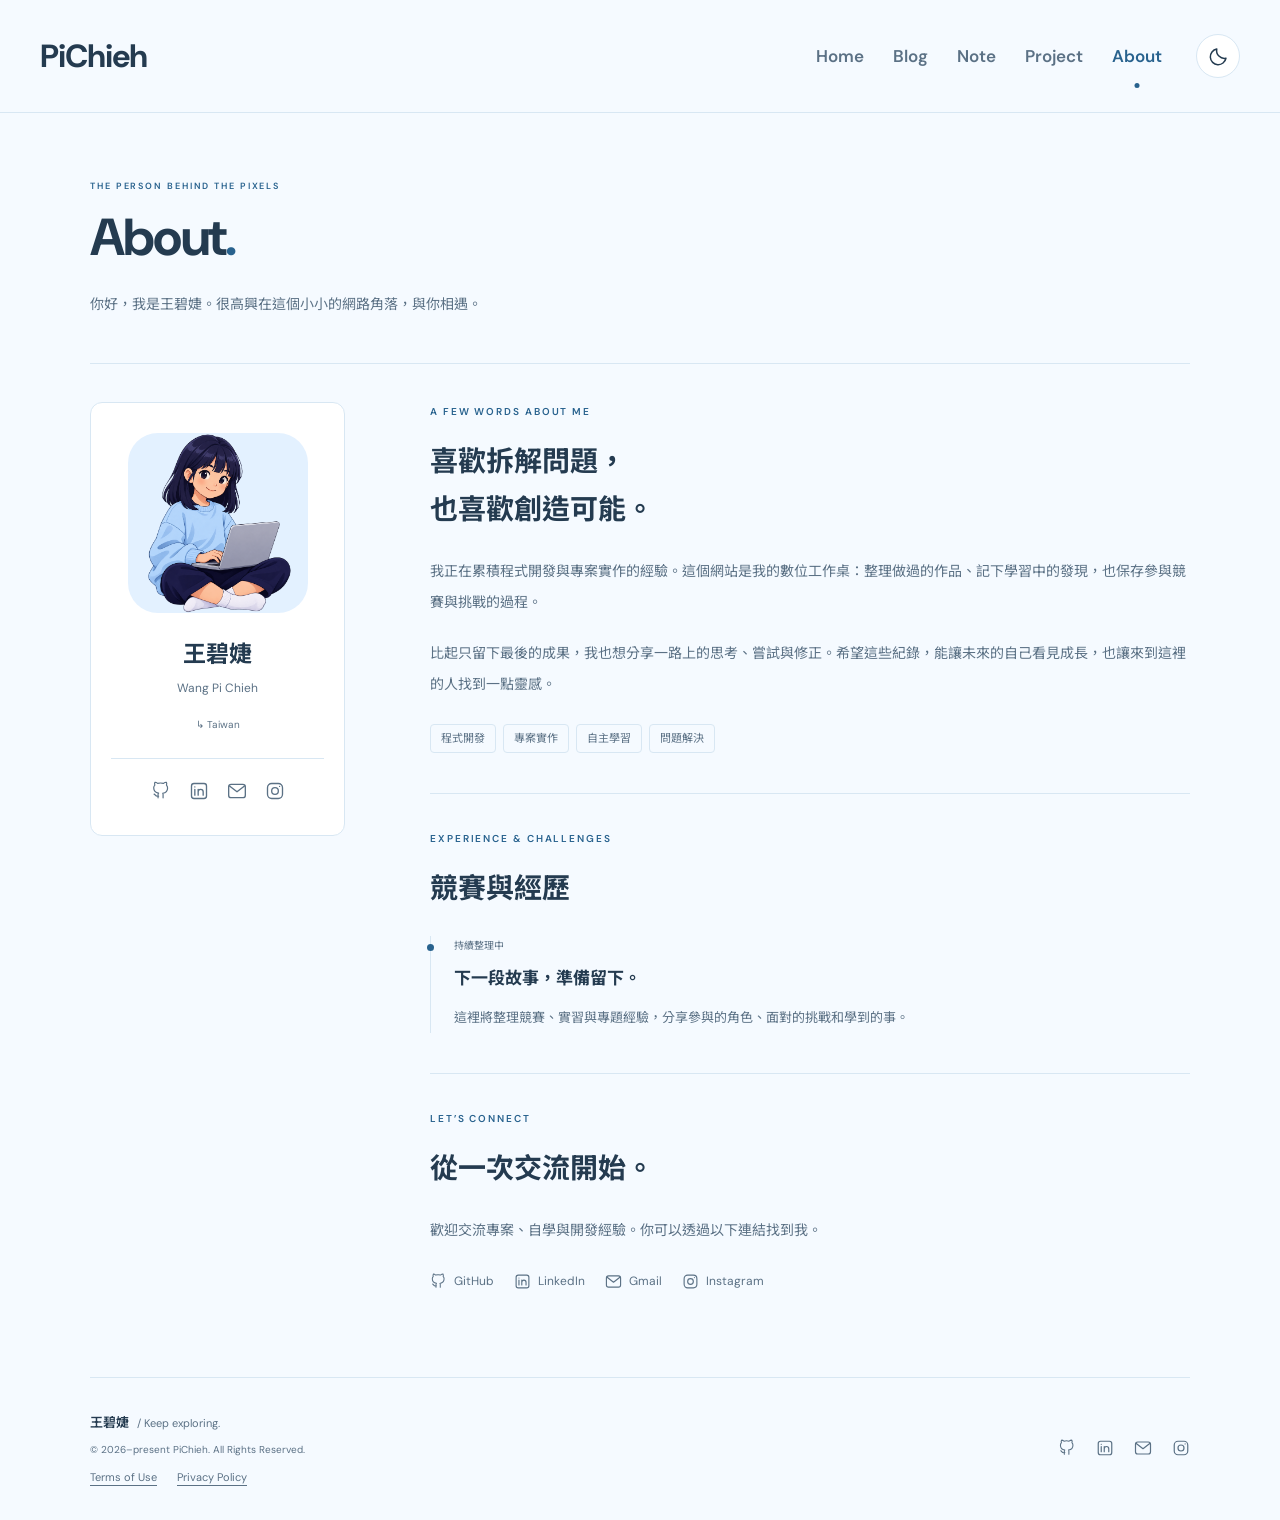
==== commit 6a41026d: "改用深藍背景與小女孩插畫，更新英文標題和頁尾說明" ====
--- a/about.html
+++ b/about.html
@@ -9,7 +9,7 @@
 <a class="skip" href="#main">跳至主要內容</a>
 <header class="site-header"><div class="header-inner"><a class="wordmark" href="index.html" aria-label="PiChieh，首頁"><span>PiChieh</span></a>
 <div class="header-controls"><nav id="navigation" aria-label="主要導覽"><a href="index.html">Home</a><a href="blog.html">Blog</a><a href="note.html">Note</a><a href="project.html">Project</a><a href="about.html" aria-current="page">About</a></nav><button class="theme-toggle icon-button" aria-label="切換配色模式" title="切換配色模式"><span aria-hidden="true">◐</span></button><button class="menu-toggle icon-button" aria-controls="navigation" aria-expanded="false" aria-label="開啟導覽">☰</button></div></div></header>
-<main id="main" class="container"><header class="page-heading"><p class="eyebrow">THE PERSON BEHIND THE PIXELS</p><h1>About<span class="title-dot">.</span></h1><p class="page-description">你好，我是王碧婕。很高興在這個小小的網路角落，與你相遇。</p></header><div class="about-layout"><aside class="profile-card"><div class="profile-monogram" aria-label="王碧婕的文字頭像">碧<span>✳</span></div><h2>王碧婕</h2><p>Wang Pi Chieh</p><span class="profile-location">↳ Taiwan</span><div class="socials" data-socials></div></aside><div class="about-body"><section><p class="eyebrow">A FEW WORDS ABOUT ME</p><h2>喜歡拆解問題，<br>也喜歡創造可能。</h2><p>我正在累積程式開發與專案實作的經驗。這個網站是我的數位工作桌：整理做過的作品、記下學習中的發現，也保存參與競賽與挑戰的過程。</p><p>比起只留下最後的成果，我也想分享一路上的思考、嘗試與修正。希望這些紀錄，能讓未來的自己看見成長，也讓來到這裡的人找到一點靈感。</p><div class="tags"><span>程式開發</span><span>專案實作</span><span>自主學習</span><span>問題解決</span></div></section><section class="experience-section"><p class="eyebrow">EXPERIENCE & CHALLENGES</p><h2>競賽與經歷</h2><div class="timeline-item"><span class="timeline-dot"></span><span class="entry-meta">持續整理中</span><h3>下一段故事，準備留下。</h3><p>這裡將整理競賽、實習與專題經驗，分享參與的角色、面對的挑戰和學到的事。</p></div></section><section class="connect-section"><p class="eyebrow">LET’S CONNECT</p><h2>從一次交流開始。</h2><p>歡迎交流專案、自學與開發經驗。你可以透過以下連結找到我。</p><div class="socials" data-socials data-expanded></div></section></div></div></main>
-<footer class="site-footer container"><div><a class="footer-name" href="index.html">王碧婕<span> / Keep growing.</span></a><p>© <span id="year">2026</span> · 用作品記錄探索，用文字整理思考。</p></div><div class="socials footer-socials" data-socials></div></footer>
+<main id="main" class="container"><header class="page-heading"><p class="eyebrow">THE PERSON BEHIND THE PIXELS</p><h1>About<span class="title-dot">.</span></h1><p class="page-description">你好，我是王碧婕。很高興在這個小小的網路角落，與你相遇。</p></header><div class="about-layout"><aside class="profile-card"><div class="profile-avatar"><img src="assets/pichieh-girl.png" alt="PiChieh 的小女孩插畫角色" width="1024" height="1024"></div><h2>王碧婕</h2><p>Wang Pi Chieh</p><span class="profile-location">↳ Taiwan</span><div class="socials" data-socials></div></aside><div class="about-body"><section><p class="eyebrow">A FEW WORDS ABOUT ME</p><h2>喜歡拆解問題，<br>也喜歡創造可能。</h2><p>我正在累積程式開發與專案實作的經驗。這個網站是我的數位工作桌：整理做過的作品、記下學習中的發現，也保存參與競賽與挑戰的過程。</p><p>比起只留下最後的成果，我也想分享一路上的思考、嘗試與修正。希望這些紀錄，能讓未來的自己看見成長，也讓來到這裡的人找到一點靈感。</p><div class="tags"><span>程式開發</span><span>專案實作</span><span>自主學習</span><span>問題解決</span></div></section><section class="experience-section"><p class="eyebrow">EXPERIENCE & CHALLENGES</p><h2>競賽與經歷</h2><div class="timeline-item"><span class="timeline-dot"></span><span class="entry-meta">持續整理中</span><h3>下一段故事，準備留下。</h3><p>這裡將整理競賽、實習與專題經驗，分享參與的角色、面對的挑戰和學到的事。</p></div></section><section class="connect-section"><p class="eyebrow">LET’S CONNECT</p><h2>從一次交流開始。</h2><p>歡迎交流專案、自學與開發經驗。你可以透過以下連結找到我。</p><div class="socials" data-socials data-expanded></div></section></div></div></main>
+<footer class="site-footer container"><div><a class="footer-name" href="index.html">王碧婕<span> / Keep exploring.</span></a><p>© 2026–present PiChieh. All Rights Reserved.</p><div class="footer-policies"><a href="terms.html">Terms of Use</a><a href="privacy.html">Privacy Policy</a></div></div><div class="socials footer-socials" data-socials></div></footer>
 <noscript><p class="noscript">請啟用 JavaScript，以顯示文章、作品及社群連結。五頁導覽仍可正常使用。</p></noscript>
 </body></html>
--- a/styles.css
+++ b/styles.css
@@ -1,10 +1,17 @@
 @import url('https://fonts.googleapis.com/css2?family=DM+Sans:wght@400;500;600;700&family=Noto+Sans+TC:wght@400;500;600;700;800&display=swap');
 :root{color-scheme:light;--bg:#f5faff;--surface:#fff;--text:#243b50;--muted:#5b7185;--accent:#28628e;--brand:#C0E0FF;--soft:#e3f1ff;--border:#d8e7f3;--tint:#C0E0FF;--green:#4b765e;--shadow:0 14px 50px #3331590b;--terminal:#f4faff;--code:#365975;--art-line:#b2cee6;--orange:#a45d28}
-:root[data-theme=dark]{color-scheme:dark;--bg:#131d28;--surface:#1c2a38;--text:#e7f1fc;--muted:#a4bace;--accent:#C0E0FF;--brand:#C0E0FF;--soft:#20384f;--border:#31485c;--tint:#203b55;--green:#9fc7ad;--shadow:0 14px 50px #0002;--terminal:#1d3042;--code:#d3e7fa;--art-line:#3c5973;--orange:#e1b17c}
-*{box-sizing:border-box}html{scroll-behavior:smooth;scroll-padding-top:100px}body{margin:0;background:var(--bg);color:var(--text);font:15px/1.9 'DM Sans','Noto Sans TC',sans-serif;-webkit-font-smoothing:antialiased}a{color:inherit;text-decoration:none}button,input{font:inherit;color:inherit}button{cursor:pointer;border:0}a,button,input{-webkit-tap-highlight-color:transparent}a:focus-visible,button:focus-visible,input:focus-visible{outline:3px solid var(--accent);outline-offset:5px}::selection{background:var(--soft);color:var(--accent)}.container{width:min(1100px,calc(100% - 96px));margin:auto}.skip{position:absolute;top:-100px;left:20px;z-index:20;background:var(--surface);padding:10px}.skip:focus{top:10px}.site-header{position:sticky;top:0;background:var(--bg);border-bottom:1px solid var(--border);z-index:10}.header-inner{width:min(1260px,calc(100% - 80px));margin:auto;display:flex;align-items:center;justify-content:space-between;min-height:112px;gap:30px}.wordmark{display:flex;align-items:center;gap:0;font-size:32px;font-weight:700;letter-spacing:-1.1px;white-space:nowrap}.header-controls{display:flex;align-items:center;gap:34px}nav{display:flex;align-items:center;gap:29px}nav a{font-size:17px;font-weight:600;color:var(--muted);position:relative;padding:40px 0}nav a:hover,nav a[aria-current=page]{color:var(--accent)}nav a[aria-current=page]:after{content:'';position:absolute;bottom:24px;left:50%;width:5px;height:5px;border-radius:50%;background:var(--accent);transform:translateX(-50%)}.icon-button{width:44px;height:44px;background:var(--surface);border:1px solid var(--border);border-radius:50%;display:grid;place-items:center;flex-shrink:0}.icon-button svg{width:21px;height:21px;fill:none;stroke:currentColor;stroke-width:1.7;stroke-linecap:round;stroke-linejoin:round}.icon-button:hover{color:var(--accent);border-color:var(--accent)}.menu-toggle{display:none}.eyebrow{font-size:10px;font-weight:600;letter-spacing:1.9px;color:var(--accent);margin:0 0 17px}.status-dot{display:inline-block;background:var(--green);width:6px;height:6px;border-radius:50%;margin-right:8px;vertical-align:middle}.home-hero{display:grid;grid-template-columns:1.2fr 1fr;align-items:center;gap:20px;padding:78px 0 65px}.hero-text h1{font-size:25px;line-height:1.6;font-weight:500;margin:0}.name{display:block;font-size:57px;letter-spacing:1px;font-weight:800;line-height:1.5;width:fit-content}.wave{font-size:39px;display:inline-block;color:var(--accent);margin-left:16px;vertical-align:middle;font-weight:400}.hero-subtitle{font-size:25px;line-height:1.75;font-weight:500;letter-spacing:.5px;margin:15px 0 17px}.underline{position:relative;white-space:nowrap;z-index:0}.underline:after{content:'';position:absolute;height:8px;left:-2px;right:0;bottom:0;background:var(--soft);z-index:-1;transform:rotate(-1deg)}.hero-description{font-size:13px;color:var(--muted);line-height:2.1;margin:0 0 25px}.hero-actions{display:flex;align-items:center;gap:25px}.button{display:inline-flex;align-items:center;justify-content:center;gap:35px;border-radius:7px;background:var(--brand);color:#244b6b;padding:11px 21px;font-size:12px;font-weight:600;transition:transform .2s}.button:hover{transform:translateY(-3px)}[data-theme=dark] .button{color:#193d5d}.plain-link{font-size:12px;color:var(--accent);font-weight:600;display:inline-block}.plain-link:hover{text-decoration:underline;text-underline-offset:5px}.socials{display:flex;align-items:center;gap:13px;flex-wrap:wrap}.hero-socials{margin-top:30px}.social-link{display:flex;gap:7px;align-items:center;font-size:10px;color:var(--muted);padding:4px 0}.social-link svg{width:17px;height:17px;flex-shrink:0}.social-link:hover{color:var(--accent)}.social-link.pending{opacity:.65}.garden-art{height:390px;position:relative;isolation:isolate}.art-orbit{position:absolute;left:4%;right:2%;top:0;bottom:0;border-radius:50%;background:radial-gradient(ellipse,var(--tint) 0%,transparent 68%)}.art-orbit:after{content:'';position:absolute;border:1px dashed var(--art-line);border-radius:50%;inset:24px;transform:rotate(-25deg) scaleX(1.06)}.terminal{position:absolute;top:68px;left:0;width:330px;border:1px solid var(--art-line);border-radius:12px;background:var(--terminal);color:var(--code);transform:rotate(-6deg);box-shadow:10px 18px 0 var(--soft);z-index:2}.terminal-bar{padding:11px 14px;display:flex;align-items:center;gap:5px;border-bottom:1px solid var(--art-line)}.terminal-bar i{width:6px;height:6px;border-radius:50%;background:#cfb3bf}.terminal-bar i:nth-child(2){background:#d6c897}.terminal-bar i:nth-child(3){background:#a9c2aa}.terminal-bar span{margin-left:auto;font:9px monospace;color:var(--muted)}.terminal-code{padding:23px 22px;font:12px/1.9 Consolas,monospace}.code-purple{color:var(--accent)}.code-green{color:var(--green)}.code-orange{color:var(--orange)}.code-comment{color:var(--muted);font-size:10px}.floating-label{position:absolute;right:18px;top:28px;transform:rotate(7deg);font:italic 15px Georgia,serif;color:var(--accent)}.art-star{position:absolute;color:var(--accent)}.star-one{left:8px;top:7px;font-size:32px}.star-two{right:14px;top:112px;font-size:45px;color:#81acd2}.notebook{position:absolute;right:6px;bottom:39px;width:148px;height:179px;background:var(--surface);border:1px solid var(--art-line);border-left:9px solid #89b9e2;border-radius:5px;transform:rotate(12deg);z-index:3;padding:20px 12px;box-shadow:var(--shadow)}.notebook>span{font-size:8px;letter-spacing:1.5px;color:var(--muted)}.notebook>div{height:1px;background:var(--border);margin-top:18px}.notebook>b{font-size:36px;position:absolute;right:18px;bottom:12px;font-weight:400;color:var(--accent)}.plant{position:absolute;bottom:34px;left:7px;width:100px;height:125px;z-index:3}.pot{position:absolute;bottom:0;left:22px;width:55px;height:50px;background:#c6b0a0;border-radius:5px 5px 15px 15px;clip-path:polygon(0 0,100% 0,85% 100%,15% 100%)}.stem{position:absolute;width:3px;height:73px;bottom:40px;left:49px;background:#7d9c7c;transform:rotate(-5deg)}.leaf{position:absolute;border-radius:0 85% 0 85%;width:33px;height:49px;background:#9bb49a;bottom:67px;left:15px;transform:rotate(-12deg)}.leaf-right{left:49px;bottom:84px;transform:scaleX(-1) rotate(-20deg);background:#839f82;width:29px;height:44px}.art-ground{position:absolute;bottom:25px;left:0;right:0;height:1px;background:var(--art-line)}.art-caption{position:absolute;bottom:0;left:110px;font:8px monospace;letter-spacing:2px;color:var(--muted)}.home-divider{border-top:1px solid var(--border);border-bottom:1px solid var(--border);padding:14px 0;display:flex;justify-content:space-between;color:var(--muted);font-size:10px}.home-divider span:last-child{font-size:8px;letter-spacing:1.5px}.home-content{display:grid;grid-template-columns:minmax(0,1fr) 270px;gap:72px;padding:55px 0 80px}.section-heading{display:flex;align-items:end;justify-content:space-between;gap:20px;margin-bottom:4px}.section-heading .eyebrow{font-size:8px;margin-bottom:8px}.section-heading h2{font-size:23px;margin:0;font-weight:700;letter-spacing:.5px}.title-dot{color:var(--accent)}.entry{padding:27px 0;border-bottom:1px solid var(--border)}.entry-meta{display:flex;align-items:center;gap:13px;font-size:10px;color:var(--muted)}.category{color:var(--accent);background:var(--soft);padding:1px 7px;border-radius:4px}.entry h2{font-size:20px;line-height:1.7;margin:12px 0 8px;letter-spacing:.2px}.entry h2 a{display:flex;align-items:baseline;justify-content:space-between;gap:16px}.entry h2 a>span{font-size:17px;color:var(--accent);font-weight:400}.entry h2 a:hover{color:var(--accent)}.entry p{font-size:13px;color:var(--muted);margin:0 0 12px;max-width:550px}.read-link{font-size:10px;color:var(--accent);font-weight:600}.read-link span{margin-left:7px}.about-card{background:var(--soft);border:1px solid var(--border);border-radius:12px;padding:26px;position:relative}.about-card .eyebrow{font-size:8px;letter-spacing:1px;margin-top:12px}.mini-flower{font-size:37px;color:var(--accent);line-height:1}.about-card h3{font-size:17px;margin:0 0 12px}.about-card p:not(.eyebrow){font-size:12px;color:var(--muted);line-height:2;margin:0 0 12px}.about-card .plain-link{font-size:11px;margin-top:4px}.explore-card{padding:30px 3px}.explore-card .eyebrow{font-size:9px;margin-bottom:8px}.explore-card>a{display:flex;align-items:center;justify-content:space-between;padding:15px 0;border-bottom:1px solid var(--border);font-size:16px;font-weight:600}.explore-card>a small{display:block;font-size:10px;font-weight:400;color:var(--muted)}.explore-card>a:hover{color:var(--accent)}.sidebar-quote{font-size:12px;color:var(--muted);line-height:2.2;padding-left:2px}.second-heading{margin:44px 0 22px}.project-cover{display:block;height:260px;border:1px solid var(--border);background:var(--tint);position:relative;overflow:hidden;border-radius:10px}.cover-label{position:absolute;left:23px;top:17px;letter-spacing:1.7px;font-size:8px;color:var(--accent);z-index:2}.cover-bottom{position:absolute;left:23px;right:23px;bottom:13px;display:flex;align-items:center;justify-content:space-between;font-size:8px;letter-spacing:1.5px;color:var(--accent)}.cover-bottom b{font-size:21px;font-weight:400}.cover-art{position:absolute;inset:30px 0;display:grid;place-items:center;transition:transform .25s}.project-cover:hover .cover-art{transform:translateY(-5px) rotate(-2deg)}.browser-mini{width:250px;transform:rotate(-4deg);background:var(--surface);border:1px solid var(--art-line);border-radius:7px;box-shadow:12px 14px 0 var(--art-line)}.browser-dots{border-bottom:1px solid var(--border);padding:3px 9px;font-size:5px;letter-spacing:2px;color:var(--accent)}.mini-site{padding:11px 20px 19px;position:relative}.mini-site>span{display:block;font:bold 17px Georgia;color:var(--accent)}.mini-site>b{font-size:23px;line-height:1.4;display:block;margin-top:9px;letter-spacing:-.5px}.mini-site>i{position:absolute;right:28px;top:46px;width:65px;height:65px;background:var(--soft);border-radius:40% 60% 55% 45%;transform:rotate(30deg)}.experiment{background:var(--soft)}.experiment-symbol{font-size:65px;color:var(--accent);font-family:monospace}.project-info{padding:19px 0 0}.tags{display:flex;flex-wrap:wrap;gap:7px}.tags>span{font-size:9px;border:1px solid var(--border);border-radius:4px;padding:1px 8px;color:var(--muted)}.project-info h2{font-size:21px;margin:11px 0 7px}.project-info h2 a>span{font-weight:400;font-size:17px;color:var(--accent);margin-left:7px}.project-info h2 a:hover{color:var(--accent)}.project-info p{color:var(--muted);font-size:13px;margin:0}.page-heading{padding:65px 0 45px;border-bottom:1px solid var(--border);margin-bottom:38px}.page-heading .eyebrow{font-size:9px;margin-bottom:9px}.page-heading h1{font-size:52px;line-height:1.3;margin:0 0 18px;letter-spacing:-1.8px}.page-description{font-size:14px;color:var(--muted);max-width:670px;margin:0;line-height:2}.archive-layout{display:grid;grid-template-columns:minmax(0,1fr) 260px;gap:76px;min-height:420px;padding-bottom:85px}.archive-toolbar{display:flex;justify-content:space-between;align-items:center;gap:15px;font-size:11px;color:var(--muted);border-bottom:1px solid var(--border);padding:0 0 15px}.archive-toolbar>span:first-child{color:var(--text);font-weight:600}.archive-aside{border-left:1px solid var(--border);padding-left:28px;align-self:start}.aside-symbol{font-size:60px;color:var(--accent);line-height:1.2}.archive-aside h2{font-size:22px;line-height:1.8;margin:15px 0}.archive-aside p:not(.eyebrow){font-size:12px;color:var(--muted);margin:0 0 20px}.archive-aside .eyebrow{font-size:9px}.empty-state{padding:55px 24px;text-align:center;background:var(--surface);border:1px dashed var(--border);border-radius:10px;margin-top:24px}.empty-state>span{font-size:45px;color:var(--accent)}.empty-state .eyebrow{font-size:8px;margin:12px 0}.empty-state h2{font-size:23px;margin:10px 0;font-weight:600}.empty-state p:not(.eyebrow){font-size:13px;color:var(--muted);margin:15px 0 22px}.search-box{display:flex;align-items:center;gap:12px;border:1px solid var(--border);background:var(--surface);padding:10px 15px;border-radius:7px;margin-bottom:25px}.search-box>span{font-size:24px;color:var(--muted);line-height:1}.search-box input{width:100%;border:0;background:transparent;outline-offset:10px;font-size:12px;min-width:0}.topic-list{display:flex;flex-wrap:wrap;gap:8px}.topic-list button{background:var(--soft);color:var(--accent);border-radius:4px;padding:5px 9px;font-size:10px}.project-toolbar{display:flex;justify-content:space-between;align-items:center;gap:15px;margin-bottom:30px;font-size:11px;color:var(--muted)}.filters{display:flex;gap:8px;flex-wrap:wrap}.filters button{background:transparent;border:1px solid var(--border);border-radius:6px;padding:7px 16px;font-size:11px}.filters button[aria-pressed=true]{color:var(--accent);border-color:var(--accent);background:var(--soft)}.project-grid{display:grid;grid-template-columns:1fr 1fr;gap:35px}.bottom-note{display:flex;align-items:center;justify-content:center;gap:22px;margin:65px 0;padding:28px;border-top:1px solid var(--border);border-bottom:1px solid var(--border)}.bottom-note>span{font-size:35px;color:var(--accent)}.bottom-note p{font-size:13px;margin:0}.bottom-note small{font-size:11px;color:var(--muted)}.about-layout{display:grid;grid-template-columns:255px minmax(0,1fr);gap:85px;padding-bottom:80px}.profile-card{align-self:start;text-align:center;background:var(--surface);border:1px solid var(--border);border-radius:12px;padding:30px 20px;position:sticky;top:130px}.profile-monogram{height:120px;width:120px;background:var(--soft);border-radius:45% 55% 50% 45%;margin:0 auto 18px;display:grid;place-items:center;color:var(--accent);font-size:50px;position:relative}.profile-monogram>span{position:absolute;right:-7px;top:-12px;font-size:35px}.profile-card h2{font-size:23px;margin:0}.profile-card p{font-size:12px;color:var(--muted);margin:0 0 10px}.profile-location{font-size:10px;color:var(--muted)}.profile-card .socials{justify-content:center;border-top:1px solid var(--border);padding-top:18px;margin-top:20px;gap:18px}.profile-card .social-link span{display:none}.profile-card .social-link svg{width:20px;height:20px}.about-body h2{font-size:28px;line-height:1.7;margin:0 0 23px}.about-body p:not(.eyebrow){font-size:14px;line-height:2.2;color:var(--muted);margin:0 0 20px}.about-body .tags{margin-top:25px}.about-body .tags span{font-size:11px;padding:3px 10px}.experience-section,.connect-section{border-top:1px solid var(--border);padding-top:35px;margin-top:40px}.timeline-item{border-left:1px solid var(--border);padding:0 0 0 23px;position:relative}.timeline-dot{position:absolute;width:7px;height:7px;border-radius:50%;background:var(--accent);left:-4px;top:8px}.timeline-item h3{font-size:17px;margin:7px 0 10px}.about-body .timeline-item p{font-size:13px;margin:0}.connect-section .socials{gap:20px}.connect-section .social-link{font-size:12px}.site-footer{display:flex;justify-content:space-between;align-items:center;gap:25px;border-top:1px solid var(--border);padding-top:30px;padding-bottom:32px}.footer-name{font-size:13px;font-weight:600}.footer-name>span{font-size:11px;color:var(--muted);font-weight:400;margin-left:5px}.site-footer p{font-size:9px;color:var(--muted);margin:4px 0 0}.footer-socials .social-link span{display:none}.footer-socials{gap:20px}.footer-socials svg{width:18px;height:18px}.article-container{max-width:740px;margin:auto;padding:45px 0 80px;min-height:70vh}.back-link{margin-bottom:32px}.article-heading{padding-bottom:25px;border-bottom:1px solid var(--border)}.article-heading h1{font-size:35px;line-height:1.6;letter-spacing:-.5px;margin:8px 0 17px}.article-heading .eyebrow{font-size:10px;margin:0}.article-heading .entry-meta{font-size:11px}.article-body{padding-top:28px;line-height:2.2;font-size:15px}.article-body p{color:var(--muted)}.article-body h2{font-size:22px;margin:33px 0 13px}.article-body li{color:var(--muted);padding-left:5px;margin-bottom:7px}.article-body code{background:var(--soft);padding:2px 5px;border-radius:3px;color:var(--accent)}.article-end{border-top:1px solid var(--border);margin-top:45px;padding-top:25px;text-align:center}.article-end>span{font-size:35px;color:var(--accent)}.article-end p{font-size:12px;color:var(--muted);margin:5px 0 15px}.noscript{text-align:center;color:var(--muted);font-size:12px;padding:20px}h1,h2,h3,p{overflow-wrap:anywhere}main{min-height:70vh}
-@media(min-width:1500px){.home-hero{padding:90px 0 80px}.garden-art{height:420px}.terminal{top:80px;left:20px}.home-content{padding-top:65px}}
-@media(max-width:1000px){.container{width:calc(100% - 64px)}.header-inner{width:calc(100% - 48px)}.header-controls{gap:22px}nav{gap:20px}.wordmark{font-size:29px}.home-content{gap:40px;grid-template-columns:minmax(0,1fr) 240px}.hero-description{font-size:12px}.terminal{width:280px}.terminal-code{font-size:11px;padding:20px 17px}.notebook{width:125px;height:157px;right:-5px;bottom:48px}.garden-art{height:355px}.home-hero{gap:12px}.name{font-size:50px}.hero-subtitle{font-size:22px}.archive-layout{gap:38px;grid-template-columns:minmax(0,1fr) 220px}.about-layout{gap:45px;grid-template-columns:220px minmax(0,1fr)}.social-link{font-size:9px}.socials{gap:11px}.floating-label{font-size:12px;right:0}.star-two{right:-8px}.entry h2{font-size:18px}}
-@media(max-width:760px){.container{width:calc(100% - 40px)}.header-inner{width:calc(100% - 40px);min-height:88px;gap:15px}.wordmark{font-size:27px;gap:0}.header-controls{gap:10px}.menu-toggle{display:grid;font-size:17px}nav{display:none;position:absolute;top:87px;left:0;right:0;background:var(--bg);border-bottom:1px solid var(--border);padding:12px 20px 20px;box-shadow:var(--shadow)}nav.open{display:flex;flex-direction:column;align-items:stretch;gap:0}nav a{padding:12px 14px;border-radius:5px;font-size:17px}nav a[aria-current=page]{background:var(--soft)}nav a[aria-current=page]:after{display:none}.home-hero{grid-template-columns:1fr;padding:44px 0 24px;gap:10px}.hero-text>.eyebrow{font-size:8px;letter-spacing:1.3px;margin-bottom:20px}.hero-text h1{font-size:23px}.name{font-size:49px}.wave{font-size:32px}.hero-subtitle{font-size:23px;margin:14px 0}.hero-description{font-size:13px}.desktop-break{display:none}.hero-actions{gap:24px}.hero-socials{margin-top:25px;gap:18px}.hero-socials .social-link span{font-size:10px}.garden-art{width:min(390px,100%);height:330px;margin:5px auto 0}.terminal{top:45px;left:6px;width:285px}.floating-label{top:13px;right:18px}.star-one{top:-5px}.star-two{right:4px;top:80px}.notebook{right:8px;bottom:35px;width:120px;height:146px}.plant{transform:scale(.85);transform-origin:bottom left;bottom:27px}.art-ground{bottom:21px}.art-caption{bottom:0;left:90px}.home-divider{font-size:9px;padding:12px 0}.home-divider span:last-child{font-size:7px;letter-spacing:.8px}.home-content{grid-template-columns:1fr;padding:35px 0 45px;gap:40px}.section-heading h2{font-size:23px}.section-heading>.plain-link{font-size:11px}.home-sidebar{display:grid;grid-template-columns:1fr 1fr;gap:22px}.about-card{padding:20px}.about-card h3{font-size:15px}.about-card .eyebrow{font-size:7px;letter-spacing:.6px}.explore-card{padding:8px 0}.sidebar-quote{display:none}.page-heading{padding:43px 0 30px;margin-bottom:28px}.page-heading h1{font-size:43px}.page-description{font-size:13px}.page-heading .eyebrow{font-size:8px;letter-spacing:1.3px}.archive-layout{grid-template-columns:1fr;gap:35px;padding-bottom:40px;min-height:0}.archive-aside{border-left:0;border-top:1px solid var(--border);padding:23px 0 0}.archive-aside h2{font-size:20px}.archive-aside h2 br{display:none}.archive-aside p:not(.eyebrow){max-width:440px}.aside-symbol{font-size:40px}.project-toolbar{align-items:start;flex-direction:column;gap:15px}.project-grid{grid-template-columns:1fr;gap:35px}.project-cover{height:250px}.bottom-note{margin:40px 0;padding:24px 10px;gap:18px}.bottom-note small{font-size:10px}.about-layout{grid-template-columns:1fr;gap:35px;padding-bottom:45px}.profile-card{position:static;padding:25px}.profile-monogram{width:100px;height:100px;font-size:40px}.profile-card .socials{max-width:240px;margin:20px auto 0}.profile-card p{margin-bottom:5px}.about-body h2{font-size:26px}.about-body p:not(.eyebrow){font-size:13px}.site-footer{padding:25px 0;align-items:start;gap:20px;flex-wrap:wrap}.site-footer p{font-size:8px}.footer-socials{gap:17px}.footer-name{font-size:12px}.footer-name>span{font-size:10px}.article-container{padding:30px 0 50px}.article-heading h1{font-size:28px}.article-body{font-size:14px}.article-body h2{font-size:21px}.empty-state{padding:35px 15px}.empty-state h2{font-size:21px}}
+:root[data-theme=dark]{color-scheme:dark;--bg:#000033;--surface:#101047;--text:#e7f1fc;--muted:#a4bace;--accent:#C0E0FF;--brand:#C0E0FF;--soft:#171751;--border:#323267;--tint:#14144b;--green:#9fc7ad;--shadow:0 14px 50px #0002;--terminal:#101044;--code:#d3e7fa;--art-line:#414174;--orange:#e1b17c}
+*{box-sizing:border-box}html{scroll-behavior:smooth;scroll-padding-top:100px}body{margin:0;background:var(--bg);color:var(--text);font:15px/1.9 'DM Sans','Noto Sans TC',sans-serif;-webkit-font-smoothing:antialiased}a{color:inherit;text-decoration:none}button,input{font:inherit;color:inherit}button{cursor:pointer;border:0}a,button,input{-webkit-tap-highlight-color:transparent}a:focus-visible,button:focus-visible,input:focus-visible{outline:3px solid var(--accent);outline-offset:5px}::selection{background:var(--soft);color:var(--accent)}.container{width:min(1100px,calc(100% - 96px));margin:auto}.skip{position:absolute;top:-100px;left:20px;z-index:20;background:var(--surface);padding:10px}.skip:focus{top:10px}.site-header{position:sticky;top:0;background:var(--bg);border-bottom:1px solid var(--border);z-index:10}.header-inner{width:min(1260px,calc(100% - 80px));margin:auto;display:flex;align-items:center;justify-content:space-between;min-height:112px;gap:30px}.wordmark{display:flex;align-items:center;gap:0;font-size:32px;font-weight:700;letter-spacing:-1.1px;white-space:nowrap}.header-controls{display:flex;align-items:center;gap:34px}nav{display:flex;align-items:center;gap:29px}nav a{font-size:17px;font-weight:600;color:var(--muted);position:relative;padding:40px 0}nav a:hover,nav a[aria-current=page]{color:var(--accent)}nav a[aria-current=page]:after{content:'';position:absolute;bottom:24px;left:50%;width:5px;height:5px;border-radius:50%;background:var(--accent);transform:translateX(-50%)}.icon-button{width:44px;height:44px;background:var(--surface);border:1px solid var(--border);border-radius:50%;display:grid;place-items:center;flex-shrink:0}.icon-button svg{width:21px;height:21px;fill:none;stroke:currentColor;stroke-width:1.7;stroke-linecap:round;stroke-linejoin:round}.icon-button:hover{color:var(--accent);border-color:var(--accent)}.menu-toggle{display:none}.eyebrow{font-size:10px;font-weight:600;letter-spacing:1.9px;color:var(--accent);margin:0 0 17px}.status-dot{display:inline-block;background:var(--green);width:6px;height:6px;border-radius:50%;margin-right:8px;vertical-align:middle}.home-hero{display:grid;grid-template-columns:1.2fr 1fr;align-items:center;gap:20px;padding:78px 0 65px}.hero-text h1{font-size:25px;line-height:1.6;font-weight:500;margin:0}.name{display:block;font-size:57px;letter-spacing:1px;font-weight:800;line-height:1.5;width:fit-content}.wave{font-size:39px;display:inline-block;color:var(--accent);margin-left:16px;vertical-align:middle;font-weight:400}.hero-subtitle{font-size:25px;line-height:1.75;font-weight:500;letter-spacing:.5px;margin:15px 0 17px}.underline{position:relative;white-space:nowrap;z-index:0}.underline:after{content:'';position:absolute;height:8px;left:-2px;right:0;bottom:0;background:var(--soft);z-index:-1;transform:rotate(-1deg)}.hero-description{font-size:13px;color:var(--muted);line-height:2.1;margin:0 0 25px}.hero-actions{display:flex;align-items:center;gap:25px}.button{display:inline-flex;align-items:center;justify-content:center;gap:35px;border-radius:7px;background:var(--brand);color:#244b6b;padding:11px 21px;font-size:12px;font-weight:600;transition:transform .2s}.button:hover{transform:translateY(-3px)}[data-theme=dark] .button{color:#193d5d}.plain-link{font-size:12px;color:var(--accent);font-weight:600;display:inline-block}.plain-link:hover{text-decoration:underline;text-underline-offset:5px}.socials{display:flex;align-items:center;gap:13px;flex-wrap:wrap}.hero-socials{margin-top:30px}.social-link{display:flex;gap:7px;align-items:center;font-size:10px;color:var(--muted);padding:4px 0}.social-link svg{width:17px;height:17px;flex-shrink:0}.social-link:hover{color:var(--accent)}.social-link.pending{opacity:.65}.character-art{height:390px;position:relative;isolation:isolate}.art-orbit{position:absolute;left:4%;right:2%;top:0;bottom:0;border-radius:50%;background:radial-gradient(ellipse,var(--tint) 0%,transparent 68%)}.art-orbit:after{content:'';position:absolute;border:1px dashed var(--art-line);border-radius:50%;inset:24px;transform:rotate(-25deg) scaleX(1.06)}.terminal{position:absolute;top:68px;left:0;width:330px;border:1px solid var(--art-line);border-radius:12px;background:var(--terminal);color:var(--code);transform:rotate(-6deg);box-shadow:10px 18px 0 var(--soft);z-index:2}.terminal-bar{padding:11px 14px;display:flex;align-items:center;gap:5px;border-bottom:1px solid var(--art-line)}.terminal-bar i{width:6px;height:6px;border-radius:50%;background:#cfb3bf}.terminal-bar i:nth-child(2){background:#d6c897}.terminal-bar i:nth-child(3){background:#a9c2aa}.terminal-bar span{margin-left:auto;font:9px monospace;color:var(--muted)}.terminal-code{padding:23px 22px;font:12px/1.9 Consolas,monospace}.code-purple{color:var(--accent)}.code-green{color:var(--green)}.code-orange{color:var(--orange)}.code-comment{color:var(--muted);font-size:10px}.floating-label{position:absolute;right:18px;top:28px;transform:rotate(7deg);font:italic 15px Georgia,serif;color:var(--accent)}.art-star{position:absolute;color:var(--accent)}.star-one{left:8px;top:7px;font-size:32px}.star-two{right:14px;top:112px;font-size:45px;color:#81acd2}.art-ground{position:absolute;bottom:25px;left:0;right:0;height:1px;background:var(--art-line)}.art-caption{position:absolute;bottom:0;left:110px;font:8px monospace;letter-spacing:2px;color:var(--muted)}.home-divider{border-top:1px solid var(--border);border-bottom:1px solid var(--border);padding:14px 0;display:flex;justify-content:space-between;color:var(--muted);font-size:10px}.home-divider span:last-child{font-size:8px;letter-spacing:1.5px}.home-content{display:grid;grid-template-columns:minmax(0,1fr) 270px;gap:72px;padding:55px 0 80px}.section-heading{display:flex;align-items:end;justify-content:space-between;gap:20px;margin-bottom:4px}.section-heading .eyebrow{font-size:8px;margin-bottom:8px}.section-heading h2{font-size:23px;margin:0;font-weight:700;letter-spacing:.5px}.title-dot{color:var(--accent)}.entry{padding:27px 0;border-bottom:1px solid var(--border)}.entry-meta{display:flex;align-items:center;gap:13px;font-size:10px;color:var(--muted)}.category{color:var(--accent);background:var(--soft);padding:1px 7px;border-radius:4px}.entry h2{font-size:20px;line-height:1.7;margin:12px 0 8px;letter-spacing:.2px}.entry h2 a{display:flex;align-items:baseline;justify-content:space-between;gap:16px}.entry h2 a>span{font-size:17px;color:var(--accent);font-weight:400}.entry h2 a:hover{color:var(--accent)}.entry p{font-size:13px;color:var(--muted);margin:0 0 12px;max-width:550px}.read-link{font-size:10px;color:var(--accent);font-weight:600}.read-link span{margin-left:7px}.about-card{background:var(--soft);border:1px solid var(--border);border-radius:12px;padding:26px;position:relative}.about-card .eyebrow{font-size:8px;letter-spacing:1px;margin-top:12px}.about-card h3{font-size:17px;margin:0 0 12px}.about-card p:not(.eyebrow){font-size:12px;color:var(--muted);line-height:2;margin:0 0 12px}.about-card .plain-link{font-size:11px;margin-top:4px}.explore-card{padding:30px 3px}.explore-card .eyebrow{font-size:9px;margin-bottom:8px}.explore-card>a{display:flex;align-items:center;justify-content:space-between;padding:15px 0;border-bottom:1px solid var(--border);font-size:16px;font-weight:600}.explore-card>a small{display:block;font-size:10px;font-weight:400;color:var(--muted)}.explore-card>a:hover{color:var(--accent)}.sidebar-quote{font-size:12px;color:var(--muted);line-height:2.2;padding-left:2px}.second-heading{margin:44px 0 22px}.project-cover{display:block;height:260px;border:1px solid var(--border);background:var(--tint);position:relative;overflow:hidden;border-radius:10px}.cover-label{position:absolute;left:23px;top:17px;letter-spacing:1.7px;font-size:8px;color:var(--accent);z-index:2}.cover-bottom{position:absolute;left:23px;right:23px;bottom:13px;display:flex;align-items:center;justify-content:space-between;font-size:8px;letter-spacing:1.5px;color:var(--accent)}.cover-bottom b{font-size:21px;font-weight:400}.cover-art{position:absolute;inset:30px 0;display:grid;place-items:center;transition:transform .25s}.project-cover:hover .cover-art{transform:translateY(-5px) rotate(-2deg)}.browser-mini{width:250px;transform:rotate(-4deg);background:var(--surface);border:1px solid var(--art-line);border-radius:7px;box-shadow:12px 14px 0 var(--art-line)}.browser-dots{border-bottom:1px solid var(--border);padding:3px 9px;font-size:5px;letter-spacing:2px;color:var(--accent)}.mini-site{padding:11px 20px 19px;position:relative}.mini-site>span{display:block;font:bold 17px Georgia;color:var(--accent)}.mini-site>b{font-size:23px;line-height:1.4;display:block;margin-top:9px;letter-spacing:-.5px}.mini-site>i{position:absolute;right:28px;top:46px;width:65px;height:65px;background:var(--soft);border-radius:40% 60% 55% 45%;transform:rotate(30deg)}.experiment{background:var(--soft)}.experiment-symbol{font-size:65px;color:var(--accent);font-family:monospace}.project-info{padding:19px 0 0}.tags{display:flex;flex-wrap:wrap;gap:7px}.tags>span{font-size:9px;border:1px solid var(--border);border-radius:4px;padding:1px 8px;color:var(--muted)}.project-info h2{font-size:21px;margin:11px 0 7px}.project-info h2 a>span{font-weight:400;font-size:17px;color:var(--accent);margin-left:7px}.project-info h2 a:hover{color:var(--accent)}.project-info p{color:var(--muted);font-size:13px;margin:0}.page-heading{padding:65px 0 45px;border-bottom:1px solid var(--border);margin-bottom:38px}.page-heading .eyebrow{font-size:9px;margin-bottom:9px}.page-heading h1{font-size:52px;line-height:1.3;margin:0 0 18px;letter-spacing:-1.8px}.page-description{font-size:14px;color:var(--muted);max-width:670px;margin:0;line-height:2}.archive-layout{display:grid;grid-template-columns:minmax(0,1fr) 260px;gap:76px;min-height:420px;padding-bottom:85px}.archive-toolbar{display:flex;justify-content:space-between;align-items:center;gap:15px;font-size:11px;color:var(--muted);border-bottom:1px solid var(--border);padding:0 0 15px}.archive-toolbar>span:first-child{color:var(--text);font-weight:600}.archive-aside{border-left:1px solid var(--border);padding-left:28px;align-self:start}.aside-symbol{font-size:60px;color:var(--accent);line-height:1.2}.archive-aside h2{font-size:22px;line-height:1.8;margin:15px 0}.archive-aside p:not(.eyebrow){font-size:12px;color:var(--muted);margin:0 0 20px}.archive-aside .eyebrow{font-size:9px}.empty-state{padding:55px 24px;text-align:center;background:var(--surface);border:1px dashed var(--border);border-radius:10px;margin-top:24px}.empty-state>span{font-size:45px;color:var(--accent)}.empty-state .eyebrow{font-size:8px;margin:12px 0}.empty-state h2{font-size:23px;margin:10px 0;font-weight:600}.empty-state p:not(.eyebrow){font-size:13px;color:var(--muted);margin:15px 0 22px}.search-box{display:flex;align-items:center;gap:12px;border:1px solid var(--border);background:var(--surface);padding:10px 15px;border-radius:7px;margin-bottom:25px}.search-box>span{font-size:24px;color:var(--muted);line-height:1}.search-box input{width:100%;border:0;background:transparent;outline-offset:10px;font-size:12px;min-width:0}.topic-list{display:flex;flex-wrap:wrap;gap:8px}.topic-list button{background:var(--soft);color:var(--accent);border-radius:4px;padding:5px 9px;font-size:10px}.project-toolbar{display:flex;justify-content:space-between;align-items:center;gap:15px;margin-bottom:30px;font-size:11px;color:var(--muted)}.filters{display:flex;gap:8px;flex-wrap:wrap}.filters button{background:transparent;border:1px solid var(--border);border-radius:6px;padding:7px 16px;font-size:11px}.filters button[aria-pressed=true]{color:var(--accent);border-color:var(--accent);background:var(--soft)}.project-grid{display:grid;grid-template-columns:1fr 1fr;gap:35px}.bottom-note{display:flex;align-items:center;justify-content:center;gap:22px;margin:65px 0;padding:28px;border-top:1px solid var(--border);border-bottom:1px solid var(--border)}.bottom-note>span{font-size:35px;color:var(--accent)}.bottom-note p{font-size:13px;margin:0}.bottom-note small{font-size:11px;color:var(--muted)}.about-layout{display:grid;grid-template-columns:255px minmax(0,1fr);gap:85px;padding-bottom:80px}.profile-card{align-self:start;text-align:center;background:var(--surface);border:1px solid var(--border);border-radius:12px;padding:30px 20px;position:sticky;top:130px}.profile-card h2{font-size:23px;margin:0}.profile-card p{font-size:12px;color:var(--muted);margin:0 0 10px}.profile-location{font-size:10px;color:var(--muted)}.profile-card .socials{justify-content:center;border-top:1px solid var(--border);padding-top:18px;margin-top:20px;gap:18px}.profile-card .social-link span{display:none}.profile-card .social-link svg{width:20px;height:20px}.about-body h2{font-size:28px;line-height:1.7;margin:0 0 23px}.about-body p:not(.eyebrow){font-size:14px;line-height:2.2;color:var(--muted);margin:0 0 20px}.about-body .tags{margin-top:25px}.about-body .tags span{font-size:11px;padding:3px 10px}.experience-section,.connect-section{border-top:1px solid var(--border);padding-top:35px;margin-top:40px}.timeline-item{border-left:1px solid var(--border);padding:0 0 0 23px;position:relative}.timeline-dot{position:absolute;width:7px;height:7px;border-radius:50%;background:var(--accent);left:-4px;top:8px}.timeline-item h3{font-size:17px;margin:7px 0 10px}.about-body .timeline-item p{font-size:13px;margin:0}.connect-section .socials{gap:20px}.connect-section .social-link{font-size:12px}.site-footer{display:flex;justify-content:space-between;align-items:center;gap:25px;border-top:1px solid var(--border);padding-top:30px;padding-bottom:32px}.footer-name{font-size:13px;font-weight:600}.footer-name>span{font-size:11px;color:var(--muted);font-weight:400;margin-left:5px}.site-footer p{font-size:9px;color:var(--muted);margin:4px 0 0}.footer-socials .social-link span{display:none}.footer-socials{gap:20px}.footer-socials svg{width:18px;height:18px}.article-container{max-width:740px;margin:auto;padding:45px 0 80px;min-height:70vh}.back-link{margin-bottom:32px}.article-heading{padding-bottom:25px;border-bottom:1px solid var(--border)}.article-heading h1{font-size:35px;line-height:1.6;letter-spacing:-.5px;margin:8px 0 17px}.article-heading .eyebrow{font-size:10px;margin:0}.article-heading .entry-meta{font-size:11px}.article-body{padding-top:28px;line-height:2.2;font-size:15px}.article-body p{color:var(--muted)}.article-body h2{font-size:22px;margin:33px 0 13px}.article-body li{color:var(--muted);padding-left:5px;margin-bottom:7px}.article-body code{background:var(--soft);padding:2px 5px;border-radius:3px;color:var(--accent)}.article-end{border-top:1px solid var(--border);margin-top:45px;padding-top:25px;text-align:center}.article-end>span{font-size:35px;color:var(--accent)}.article-end p{font-size:12px;color:var(--muted);margin:5px 0 15px}.noscript{text-align:center;color:var(--muted);font-size:12px;padding:20px}h1,h2,h3,p{overflow-wrap:anywhere}main{min-height:70vh}
+@media(min-width:1500px){.home-hero{padding:90px 0 80px}.character-art{height:420px}.terminal{top:80px;left:20px}.home-content{padding-top:65px}}
+@media(max-width:1000px){.container{width:calc(100% - 64px)}.header-inner{width:calc(100% - 48px)}.header-controls{gap:22px}nav{gap:20px}.wordmark{font-size:29px}.home-content{gap:40px;grid-template-columns:minmax(0,1fr) 240px}.hero-description{font-size:12px}.terminal{width:280px}.terminal-code{font-size:11px;padding:20px 17px}.character-art{height:355px}.home-hero{gap:12px}.name{font-size:50px}.hero-subtitle{font-size:22px}.archive-layout{gap:38px;grid-template-columns:minmax(0,1fr) 220px}.about-layout{gap:45px;grid-template-columns:220px minmax(0,1fr)}.social-link{font-size:9px}.socials{gap:11px}.floating-label{font-size:12px;right:0}.star-two{right:-8px}.entry h2{font-size:18px}}
+@media(max-width:760px){.container{width:calc(100% - 40px)}.header-inner{width:calc(100% - 40px);min-height:88px;gap:15px}.wordmark{font-size:27px;gap:0}.header-controls{gap:10px}.menu-toggle{display:grid;font-size:17px}nav{display:none;position:absolute;top:87px;left:0;right:0;background:var(--bg);border-bottom:1px solid var(--border);padding:12px 20px 20px;box-shadow:var(--shadow)}nav.open{display:flex;flex-direction:column;align-items:stretch;gap:0}nav a{padding:12px 14px;border-radius:5px;font-size:17px}nav a[aria-current=page]{background:var(--soft)}nav a[aria-current=page]:after{display:none}.home-hero{grid-template-columns:1fr;padding:44px 0 24px;gap:10px}.hero-text>.eyebrow{font-size:8px;letter-spacing:1.3px;margin-bottom:20px}.hero-text h1{font-size:23px}.name{font-size:49px}.wave{font-size:32px}.hero-subtitle{font-size:23px;margin:14px 0}.hero-description{font-size:13px}.desktop-break{display:none}.hero-actions{gap:24px}.hero-socials{margin-top:25px;gap:18px}.hero-socials .social-link span{font-size:10px}.character-art{width:min(390px,100%);height:330px;margin:5px auto 0}.terminal{top:45px;left:6px;width:285px}.floating-label{top:13px;right:18px}.star-one{top:-5px}.star-two{right:4px;top:80px}.art-ground{bottom:21px}.art-caption{bottom:0;left:90px}.home-divider{font-size:9px;padding:12px 0}.home-divider span:last-child{font-size:7px;letter-spacing:.8px}.home-content{grid-template-columns:1fr;padding:35px 0 45px;gap:40px}.section-heading h2{font-size:23px}.section-heading>.plain-link{font-size:11px}.home-sidebar{display:grid;grid-template-columns:1fr 1fr;gap:22px}.about-card{padding:20px}.about-card h3{font-size:15px}.about-card .eyebrow{font-size:7px;letter-spacing:.6px}.explore-card{padding:8px 0}.sidebar-quote{display:none}.page-heading{padding:43px 0 30px;margin-bottom:28px}.page-heading h1{font-size:43px}.page-description{font-size:13px}.page-heading .eyebrow{font-size:8px;letter-spacing:1.3px}.archive-layout{grid-template-columns:1fr;gap:35px;padding-bottom:40px;min-height:0}.archive-aside{border-left:0;border-top:1px solid var(--border);padding:23px 0 0}.archive-aside h2{font-size:20px}.archive-aside h2 br{display:none}.archive-aside p:not(.eyebrow){max-width:440px}.aside-symbol{font-size:40px}.project-toolbar{align-items:start;flex-direction:column;gap:15px}.project-grid{grid-template-columns:1fr;gap:35px}.project-cover{height:250px}.bottom-note{margin:40px 0;padding:24px 10px;gap:18px}.bottom-note small{font-size:10px}.about-layout{grid-template-columns:1fr;gap:35px;padding-bottom:45px}.profile-card{position:static;padding:25px}.profile-card .socials{max-width:240px;margin:20px auto 0}.profile-card p{margin-bottom:5px}.about-body h2{font-size:26px}.about-body p:not(.eyebrow){font-size:13px}.site-footer{padding:25px 0;align-items:start;gap:20px;flex-wrap:wrap}.site-footer p{font-size:8px}.footer-socials{gap:17px}.footer-name{font-size:12px}.footer-name>span{font-size:10px}.article-container{padding:30px 0 50px}.article-heading h1{font-size:28px}.article-body{font-size:14px}.article-body h2{font-size:21px}.empty-state{padding:35px 15px}.empty-state h2{font-size:21px}}
 @media(max-width:360px){.hero-socials{gap:12px}.hero-socials .social-link span{display:none}.home-sidebar{grid-template-columns:1fr}.name{font-size:43px}.project-cover{height:230px}.hero-actions{gap:15px}.button{gap:20px}.wordmark{font-size:25px}.hero-subtitle{font-size:21px}.filters button{padding:7px 12px}}
 @media(prefers-reduced-motion:reduce){html{scroll-behavior:auto}*,*:before,*:after{transition:none!important;animation:none!important}}
-@media(max-width:360px){.terminal{width:245px;left:5px}.terminal-code{font-size:10px;padding:20px 14px}.notebook{width:105px;right:10px}.art-orbit:after{inset:30px}.floating-label{font-size:11px;right:9px}.star-two{right:0}.garden-art{height:315px}}
+@media(max-width:360px){.terminal{width:245px;left:5px}.terminal-code{font-size:10px;padding:20px 14px}.art-orbit:after{inset:30px}.floating-label{font-size:11px;right:9px}.star-two{right:0}.character-art{height:315px}}
+/* Character illustration, reading sections and footer details. */
+.girl-mascot{position:absolute;right:-8px;bottom:12px;width:245px;height:auto;z-index:3;filter:drop-shadow(0 12px 16px #00000015)}
+.character-art .terminal{left:0;top:45px;width:335px}.character-art .floating-label{top:12px;right:4px}.character-art .art-caption{left:22px;bottom:-5px}.character-art .art-ground{bottom:10px}.character-art .star-two{right:7px;top:75px}
+.sidebar-avatar{display:block;width:95px;height:95px;object-fit:contain;margin:-10px 0 8px}.profile-avatar{width:180px;height:180px;margin:0 auto 20px;border-radius:30px;background:var(--soft)}.profile-avatar img{width:100%;height:100%;object-fit:contain}.footer-policies{display:flex;gap:20px;margin-top:8px;flex-wrap:wrap}.footer-policies a{font-size:11px;color:var(--muted);text-decoration:underline;text-underline-offset:4px}.footer-policies a:hover{color:var(--accent)}.site-footer p{font-size:10px}.policy-body{max-width:760px;margin:0 auto;padding:0 0 65px}.policy-body h2{font-size:23px;margin:30px 0 12px}.policy-body p{font-size:14px;color:var(--muted);line-height:2.1}.policy-body a{color:var(--accent);text-decoration:underline;text-underline-offset:4px}.policy-body code{background:var(--soft);padding:2px 5px;border-radius:4px}.section-heading{flex-wrap:wrap}
+@media(max-width:1000px){.character-art .terminal{width:285px;top:35px}.girl-mascot{width:215px;right:-5px;bottom:8px}}
+@media(max-width:760px){.character-art{height:355px}.character-art .terminal{width:280px;top:38px;left:5px}.girl-mascot{width:210px;right:0;bottom:6px}.character-art .floating-label{right:15px;top:5px}.character-art .art-caption{bottom:-7px;font-size:7px}.section-heading{gap:10px}.section-heading h2{font-size:22px}.footer-policies{gap:17px}.site-footer p{font-size:9px}.profile-avatar{width:160px;height:160px}.policy-body p{font-size:13px}}
+@media(max-width:360px){.character-art{height:335px}.character-art .terminal{width:245px}.girl-mascot{width:190px;right:0;bottom:5px}.character-art .floating-label{font-size:10px}.section-heading h2{font-size:21px}}
